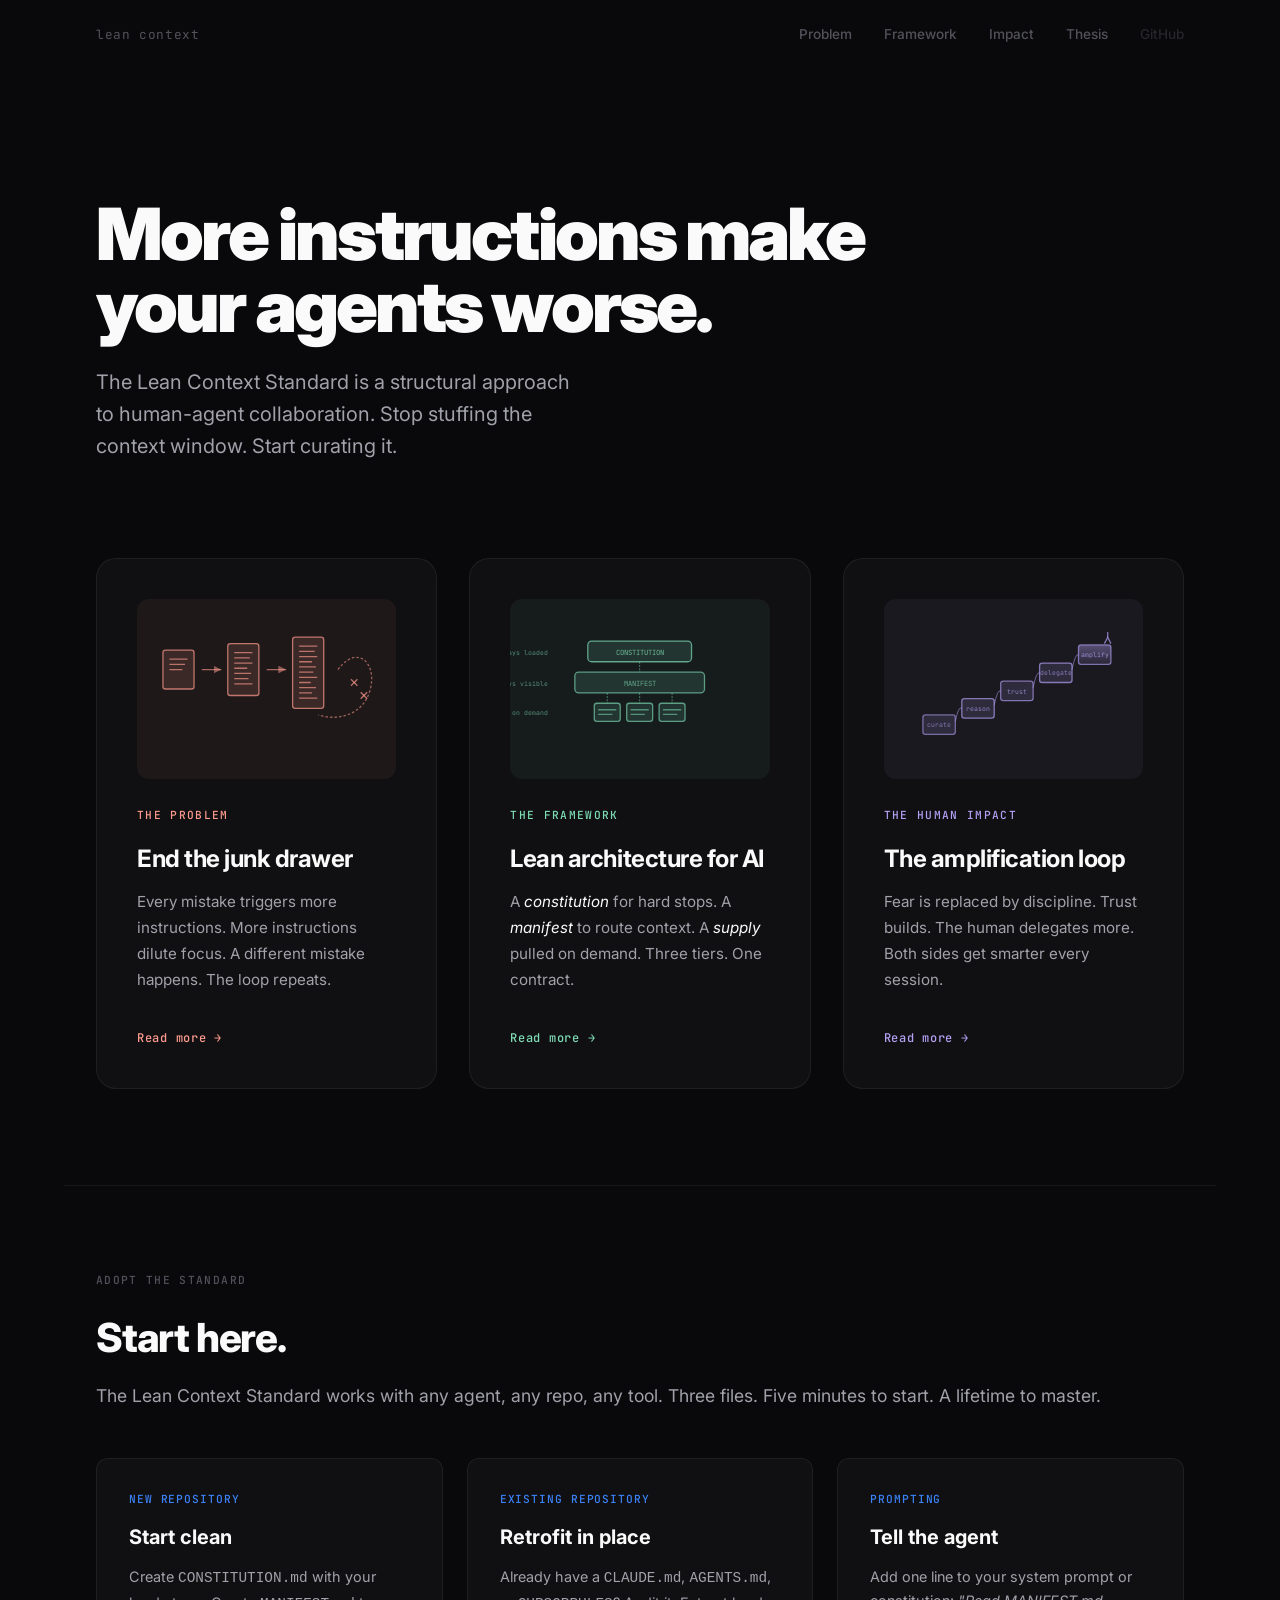
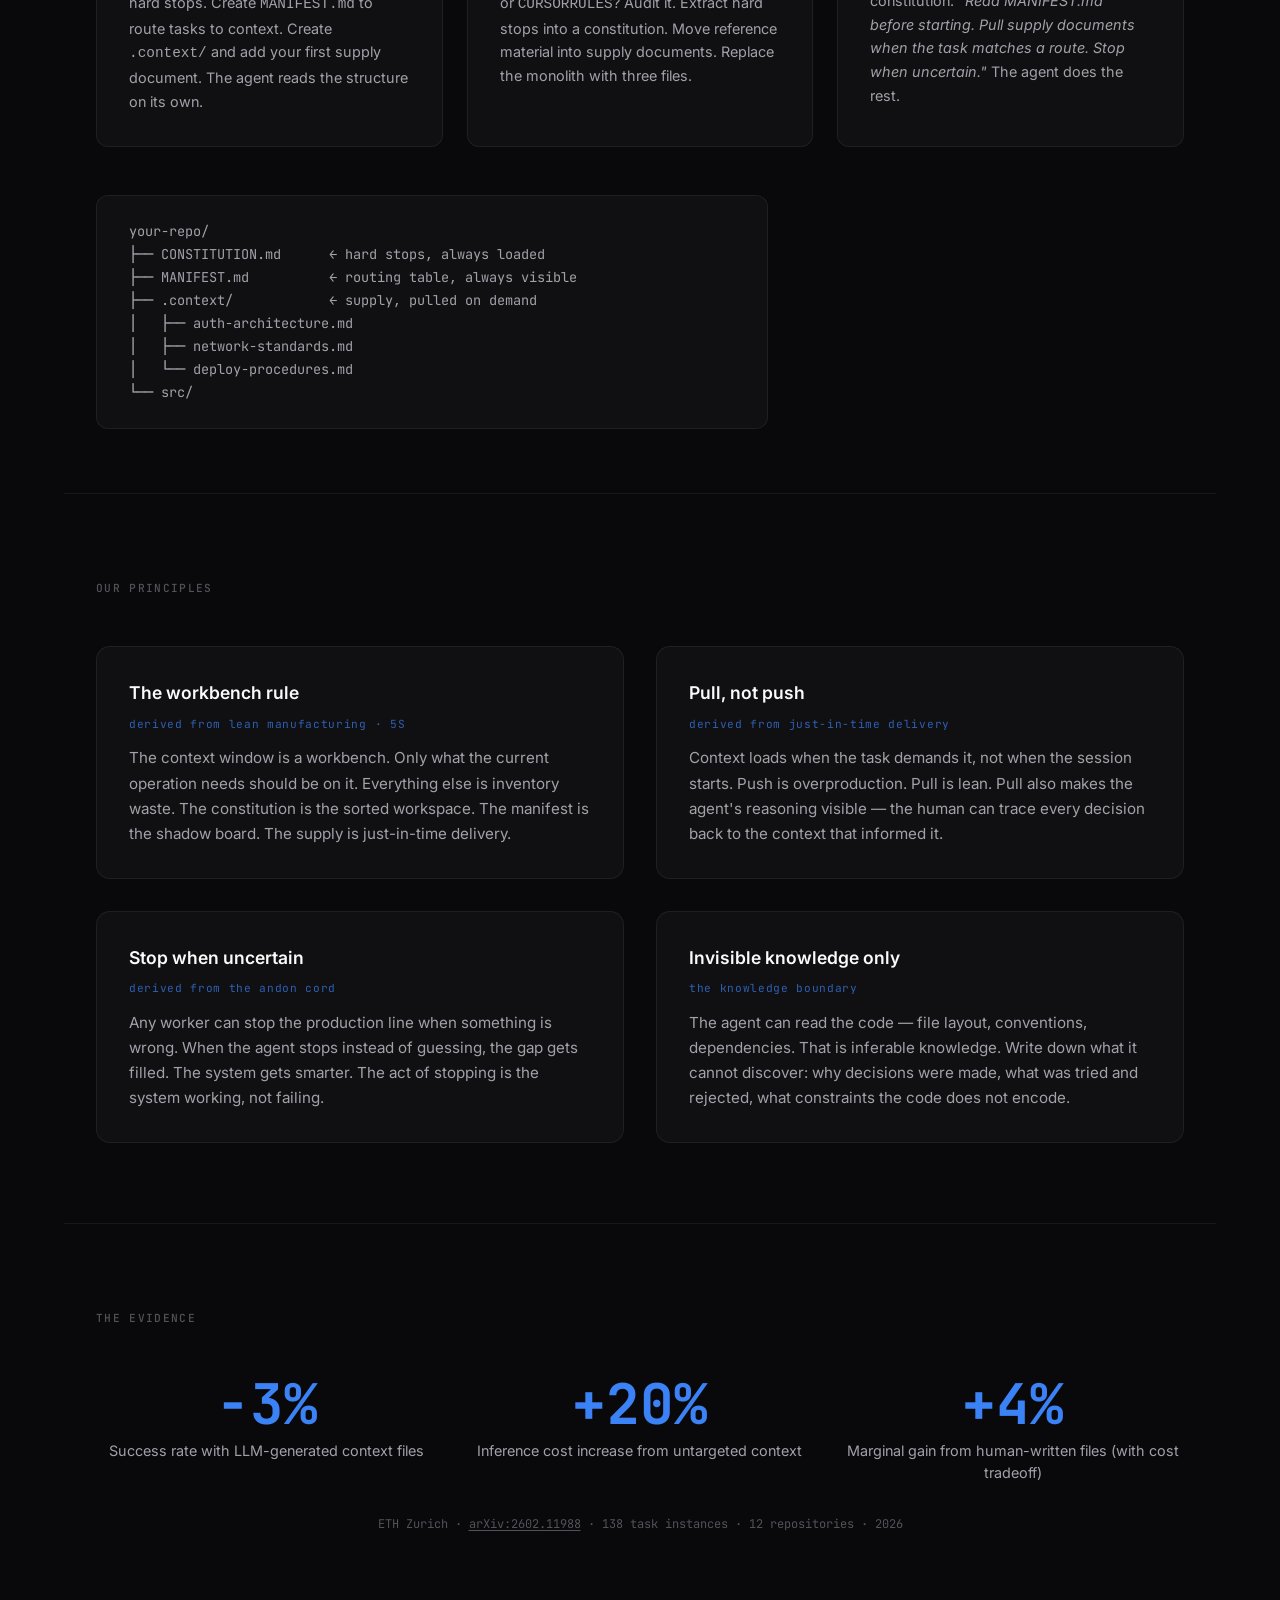
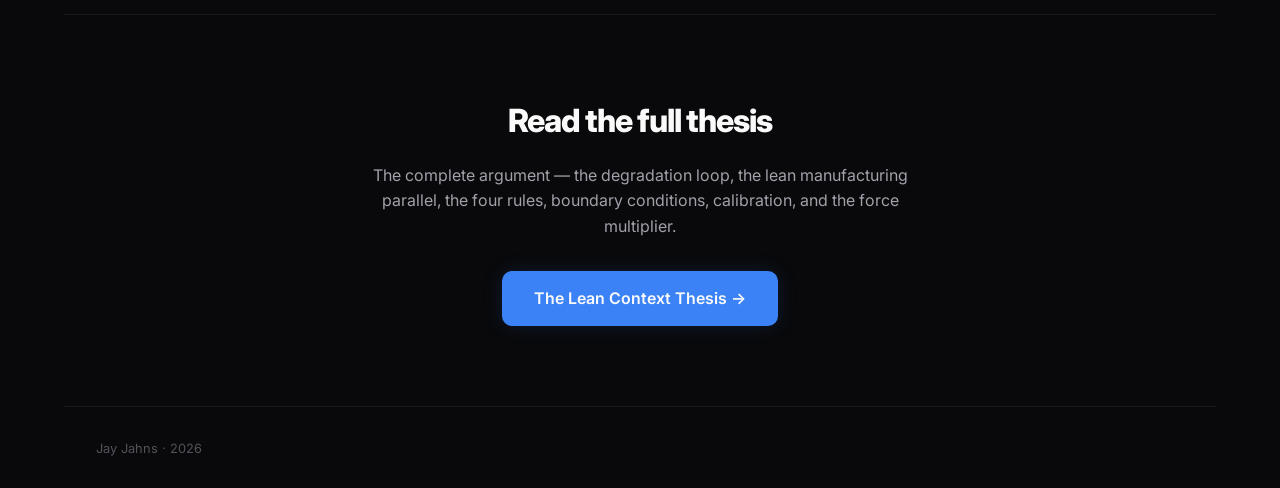
==== index.html @ 38694bf8 "Reframe landing page identity, fix graphics and code block - 'The Roots' → 'Our Principles': reframe" ====
<!DOCTYPE html>
<html lang="en">
<head>
  <meta charset="utf-8">
  <meta name="viewport" content="width=device-width, initial-scale=1">
  <title>The Lean Context Standard</title>
  <meta name="description" content="More instructions make your agents worse. The Lean Context Standard is a structural approach to human-agent collaboration.">
  <meta property="og:title" content="The Lean Context Standard">
  <meta property="og:description" content="More instructions make your agents worse. Stop stuffing context. Start curating it.">
  <meta property="og:type" content="website">
  <link rel="stylesheet" href="css/style.css">
</head>
<body>
  <nav class="nav">
    <a href="./" class="nav-logo">lean context</a>
    <div class="nav-links">
      <a href="problem/">Problem</a>
      <a href="framework/">Framework</a>
      <a href="impact/">Impact</a>
      <a href="thesis/">Thesis</a>
      <a href="https://github.com/jjahns/leancontext.dev" class="ext">GitHub</a>
    </div>
  </nav>

  <section class="hero">
    <h1>More instructions make your agents worse.</h1>
    <p class="hero-sub">The Lean Context Standard is a structural approach to human-agent collaboration. Stop stuffing the context window. Start curating it.</p>
  </section>

  <!-- ── THE THREE PILLARS ── -->
  <section class="pillars">
    <a href="problem/" class="pillar-link">
      <div class="pillar">
        <div class="pillar-illustration pillar-illustration--problem">
          <svg viewBox="0 0 400 180" xmlns="http://www.w3.org/2000/svg">
            <!-- Degradation loop: stacking rectangles getting more chaotic -->
            <defs>
              <linearGradient id="coral-fade" x1="0" y1="0" x2="0" y2="1">
                <stop offset="0%" stop-color="#ff9b8e" stop-opacity="0.3"/>
                <stop offset="100%" stop-color="#ff9b8e" stop-opacity="0.05"/>
              </linearGradient>
            </defs>
            <!-- Clean document -->
            <rect x="40" y="30" width="48" height="60" rx="4" fill="#ff9b8e" fill-opacity="0.13" stroke="#ff9b8e" stroke-opacity="0.7" stroke-width="2"/>
            <line x1="50" y1="44" x2="78" y2="44" stroke="#ff9b8e" stroke-opacity="0.65" stroke-width="2"/>
            <line x1="50" y1="52" x2="74" y2="52" stroke="#ff9b8e" stroke-opacity="0.65" stroke-width="2"/>
            <line x1="50" y1="60" x2="70" y2="60" stroke="#ff9b8e" stroke-opacity="0.65" stroke-width="2"/>
            <!-- Arrow -->
            <path d="M100 60 L130 60" stroke="#ff9b8e" stroke-opacity="0.6" stroke-width="2" fill="none" marker-end="url(#arrow-coral)"/>
            <defs><marker id="arrow-coral" viewBox="0 0 6 6" refX="6" refY="3" markerWidth="6" markerHeight="6" orient="auto"><path d="M0,0 L6,3 L0,6" fill="#ff9b8e" fill-opacity="0.5"/></marker></defs>
            <!-- Bloated document -->
            <rect x="140" y="20" width="48" height="80" rx="4" fill="#ff9b8e" fill-opacity="0.13" stroke="#ff9b8e" stroke-opacity="0.7" stroke-width="2"/>
            <line x1="150" y1="34" x2="178" y2="34" stroke="#ff9b8e" stroke-opacity="0.65" stroke-width="2"/>
            <line x1="150" y1="42" x2="174" y2="42" stroke="#ff9b8e" stroke-opacity="0.65" stroke-width="2"/>
            <line x1="150" y1="50" x2="178" y2="50" stroke="#ff9b8e" stroke-opacity="0.65" stroke-width="2"/>
            <line x1="150" y1="58" x2="170" y2="58" stroke="#ff9b8e" stroke-opacity="0.65" stroke-width="2"/>
            <line x1="150" y1="66" x2="176" y2="66" stroke="#ff9b8e" stroke-opacity="0.65" stroke-width="2"/>
            <line x1="150" y1="74" x2="172" y2="74" stroke="#ff9b8e" stroke-opacity="0.65" stroke-width="2"/>
            <line x1="150" y1="82" x2="178" y2="82" stroke="#ff9b8e" stroke-opacity="0.65" stroke-width="2"/>
            <!-- Arrow -->
            <path d="M200 60 L230 60" stroke="#ff9b8e" stroke-opacity="0.6" stroke-width="2" fill="none" marker-end="url(#arrow-coral)"/>
            <!-- Chaos document -->
            <rect x="240" y="10" width="48" height="110" rx="4" fill="#ff9b8e" fill-opacity="0.13" stroke="#ff9b8e" stroke-opacity="0.7" stroke-width="2"/>
            <line x1="250" y1="24" x2="278" y2="24" stroke="#ff9b8e" stroke-opacity="0.65" stroke-width="2"/>
            <line x1="250" y1="32" x2="274" y2="32" stroke="#ff9b8e" stroke-opacity="0.65" stroke-width="2"/>
            <line x1="250" y1="40" x2="278" y2="40" stroke="#ff9b8e" stroke-opacity="0.65" stroke-width="2"/>
            <line x1="250" y1="48" x2="270" y2="48" stroke="#ff9b8e" stroke-opacity="0.65" stroke-width="2"/>
            <line x1="250" y1="56" x2="276" y2="56" stroke="#ff9b8e" stroke-opacity="0.65" stroke-width="2"/>
            <line x1="250" y1="64" x2="272" y2="64" stroke="#ff9b8e" stroke-opacity="0.65" stroke-width="2"/>
            <line x1="250" y1="72" x2="278" y2="72" stroke="#ff9b8e" stroke-opacity="0.65" stroke-width="2"/>
            <line x1="250" y1="80" x2="268" y2="80" stroke="#ff9b8e" stroke-opacity="0.65" stroke-width="2"/>
            <line x1="250" y1="88" x2="276" y2="88" stroke="#ff9b8e" stroke-opacity="0.65" stroke-width="2"/>
            <line x1="250" y1="96" x2="270" y2="96" stroke="#ff9b8e" stroke-opacity="0.65" stroke-width="2"/>
            <line x1="250" y1="104" x2="278" y2="104" stroke="#ff9b8e" stroke-opacity="0.65" stroke-width="2"/>
            <!-- Circular arrow: the loop -->
            <path d="M310 60 C340 20, 370 50, 360 90 C350 130, 310 140, 280 130" stroke="#ff9b8e" stroke-opacity="0.55" stroke-width="2" fill="none" stroke-dasharray="4 3"/>
            <!-- X marks -->
            <g stroke="#ff9b8e" stroke-opacity="0.7" stroke-width="2">
              <line x1="330" y1="75" x2="340" y2="85"/>
              <line x1="340" y1="75" x2="330" y2="85"/>
              <line x1="345" y1="95" x2="355" y2="105"/>
              <line x1="355" y1="95" x2="345" y2="105"/>
            </g>
          </svg>
        </div>
        <span class="pillar-tag pillar-tag--problem">the problem</span>
        <h2>End the junk drawer</h2>
        <p>Every mistake triggers more instructions. More instructions dilute focus. A different mistake happens. The loop repeats.</p>
        <div class="pillar-cta pillar-cta--problem">Read more <span aria-hidden="true">&rarr;</span></div>
      </div>
    </a>
    <a href="framework/" class="pillar-link">
      <div class="pillar">
        <div class="pillar-illustration pillar-illustration--framework">
          <svg viewBox="0 0 400 180" xmlns="http://www.w3.org/2000/svg">
            <!-- Three-tier architecture: constitution / manifest / supply -->
            <!-- Constitution tier -->
            <rect x="120" y="16" width="160" height="32" rx="6" fill="#7edcb5" fill-opacity="0.13" stroke="#7edcb5" stroke-opacity="0.7" stroke-width="2"/>
            <text x="200" y="37" text-anchor="middle" font-family="'JetBrains Mono', monospace" font-size="11" fill="#7edcb5" fill-opacity="0.78">CONSTITUTION</text>
            <!-- Manifest tier -->
            <rect x="100" y="64" width="200" height="32" rx="6" fill="#7edcb5" fill-opacity="0.13" stroke="#7edcb5" stroke-opacity="0.65" stroke-width="2"/>
            <text x="200" y="85" text-anchor="middle" font-family="'JetBrains Mono', monospace" font-size="11" fill="#7edcb5" fill-opacity="0.68">MANIFEST</text>
            <!-- Connection lines -->
            <line x1="200" y1="48" x2="200" y2="64" stroke="#7edcb5" stroke-opacity="0.55" stroke-width="1.5" stroke-dasharray="3 2"/>
            <!-- Supply tier: scattered docs -->
            <line x1="150" y1="96" x2="150" y2="112" stroke="#7edcb5" stroke-opacity="0.55" stroke-width="1.5" stroke-dasharray="3 2"/>
            <line x1="200" y1="96" x2="200" y2="112" stroke="#7edcb5" stroke-opacity="0.55" stroke-width="1.5" stroke-dasharray="3 2"/>
            <line x1="250" y1="96" x2="250" y2="112" stroke="#7edcb5" stroke-opacity="0.55" stroke-width="1.5" stroke-dasharray="3 2"/>
            <rect x="130" y="112" width="40" height="28" rx="4" fill="#7edcb5" fill-opacity="0.13" stroke="#7edcb5" stroke-opacity="0.65" stroke-width="2"/>
            <line x1="136" y1="122" x2="164" y2="122" stroke="#7edcb5" stroke-opacity="0.55" stroke-width="2"/>
            <line x1="136" y1="129" x2="158" y2="129" stroke="#7edcb5" stroke-opacity="0.55" stroke-width="2"/>
            <rect x="180" y="112" width="40" height="28" rx="4" fill="#7edcb5" fill-opacity="0.13" stroke="#7edcb5" stroke-opacity="0.65" stroke-width="2"/>
            <line x1="186" y1="122" x2="214" y2="122" stroke="#7edcb5" stroke-opacity="0.55" stroke-width="2"/>
            <line x1="186" y1="129" x2="208" y2="129" stroke="#7edcb5" stroke-opacity="0.55" stroke-width="2"/>
            <rect x="230" y="112" width="40" height="28" rx="4" fill="#7edcb5" fill-opacity="0.13" stroke="#7edcb5" stroke-opacity="0.65" stroke-width="2"/>
            <line x1="236" y1="122" x2="264" y2="122" stroke="#7edcb5" stroke-opacity="0.55" stroke-width="2"/>
            <line x1="236" y1="129" x2="258" y2="129" stroke="#7edcb5" stroke-opacity="0.55" stroke-width="2"/>
            <!-- Labels -->
            <text x="58" y="37" text-anchor="end" font-family="'JetBrains Mono', monospace" font-size="10" fill="#7edcb5" fill-opacity="0.58">always loaded</text>
            <text x="58" y="85" text-anchor="end" font-family="'JetBrains Mono', monospace" font-size="10" fill="#7edcb5" fill-opacity="0.58">always visible</text>
            <text x="58" y="130" text-anchor="end" font-family="'JetBrains Mono', monospace" font-size="10" fill="#7edcb5" fill-opacity="0.58">on demand</text>
          </svg>
        </div>
        <span class="pillar-tag pillar-tag--framework">the framework</span>
        <h2>Lean architecture for AI</h2>
        <p>A <em>constitution</em> for hard stops. A <em>manifest</em> to route context. A <em>supply</em> pulled on demand. Three tiers. One contract.</p>
        <div class="pillar-cta pillar-cta--framework">Read more <span aria-hidden="true">&rarr;</span></div>
      </div>
    </a>
    <a href="impact/" class="pillar-link">
      <div class="pillar">
        <div class="pillar-illustration pillar-illustration--impact">
          <svg viewBox="0 0 400 180" xmlns="http://www.w3.org/2000/svg">
            <!-- Amplification loop: upward spiral -->
            <defs>
              <linearGradient id="violet-up" x1="0" y1="1" x2="0" y2="0">
                <stop offset="0%" stop-color="#b4a0f4" stop-opacity="0.1"/>
                <stop offset="100%" stop-color="#b4a0f4" stop-opacity="0.4"/>
              </linearGradient>
            </defs>
            <!-- Rising steps -->
            <rect x="60" y="130" width="50" height="30" rx="4" fill="#b4a0f4" fill-opacity="0.13" stroke="#b4a0f4" stroke-opacity="0.6" stroke-width="2"/>
            <rect x="120" y="105" width="50" height="30" rx="4" fill="#b4a0f4" fill-opacity="0.13" stroke="#b4a0f4" stroke-opacity="0.7" stroke-width="2"/>
            <rect x="180" y="78" width="50" height="30" rx="4" fill="#b4a0f4" fill-opacity="0.13" stroke="#b4a0f4" stroke-opacity="0.65" stroke-width="2"/>
            <rect x="240" y="50" width="50" height="30" rx="4" fill="#b4a0f4" fill-opacity="0.13" stroke="#b4a0f4" stroke-opacity="0.7" stroke-width="2"/>
            <rect x="300" y="22" width="50" height="30" rx="4" fill="url(#violet-up)" stroke="#b4a0f4" stroke-opacity="0.65" stroke-width="2"/>
            <!-- Connecting arcs -->
            <path d="M110 140 Q 115 115, 120 120" stroke="#b4a0f4" stroke-opacity="0.55" stroke-width="1.5" fill="none"/>
            <path d="M170 115 Q 175 90, 180 93" stroke="#b4a0f4" stroke-opacity="0.55" stroke-width="1.5" fill="none"/>
            <path d="M230 88 Q 235 63, 240 65" stroke="#b4a0f4" stroke-opacity="0.55" stroke-width="1.5" fill="none"/>
            <path d="M290 60 Q 295 35, 300 37" stroke="#b4a0f4" stroke-opacity="0.55" stroke-width="1.5" fill="none"/>
            <!-- Labels inside steps -->
            <text x="85" y="149" text-anchor="middle" font-family="'JetBrains Mono', monospace" font-size="10" fill="#b4a0f4" fill-opacity="0.63">curate</text>
            <text x="145" y="124" text-anchor="middle" font-family="'JetBrains Mono', monospace" font-size="10" fill="#b4a0f4" fill-opacity="0.73">reason</text>
            <text x="205" y="97" text-anchor="middle" font-family="'JetBrains Mono', monospace" font-size="10" fill="#b4a0f4" fill-opacity="0.73">trust</text>
            <text x="265" y="69" text-anchor="middle" font-family="'JetBrains Mono', monospace" font-size="10" fill="#b4a0f4" fill-opacity="0.68">delegate</text>
            <text x="325" y="41" text-anchor="middle" font-family="'JetBrains Mono', monospace" font-size="10" fill="#b4a0f4" fill-opacity="0.78">amplify</text>
            <!-- Upward arrow -->
            <path d="M340 20 L345 10 L350 20" stroke="#b4a0f4" stroke-opacity="0.7" stroke-width="2" fill="none"/>
            <line x1="345" y1="10" x2="345" y2="2" stroke="#b4a0f4" stroke-opacity="0.7" stroke-width="2"/>
          </svg>
        </div>
        <span class="pillar-tag pillar-tag--impact">the human impact</span>
        <h2>The amplification loop</h2>
        <p>Fear is replaced by discipline. Trust builds. The human delegates more. Both sides get smarter every session.</p>
        <div class="pillar-cta pillar-cta--impact">Read more <span aria-hidden="true">&rarr;</span></div>
      </div>
    </a>
  </section>

  <!-- ── ADOPT THE STANDARD ── -->
  <section class="how">
    <div class="how-header">
      <span class="section-tag">adopt the standard</span>
      <h2>Start here.</h2>
      <p>The Lean Context Standard works with any agent, any repo, any tool. Three files. Five minutes to start. A lifetime to master.</p>
    </div>
    <div class="tier-grid">
      <div class="tier">
        <div class="tier-label">New repository</div>
        <h3>Start clean</h3>
        <p>Create <code>CONSTITUTION.md</code> with your hard stops. Create <code>MANIFEST.md</code> to route tasks to context. Create <code>.context/</code> and add your first supply document. The agent reads the structure on its own.</p>
      </div>
      <div class="tier">
        <div class="tier-label">Existing repository</div>
        <h3>Retrofit in place</h3>
        <p>Already have a <code>CLAUDE.md</code>, <code>AGENTS.md</code>, or <code>CURSORRULES</code>? Audit it. Extract hard stops into a constitution. Move reference material into supply documents. Replace the monolith with three files.</p>
      </div>
      <div class="tier">
        <div class="tier-label">Prompting</div>
        <h3>Tell the agent</h3>
        <p>Add one line to your system prompt or constitution: <em>"Read MANIFEST.md before starting. Pull supply documents when the task matches a route. Stop when uncertain."</em> The agent does the rest.</p>
      </div>
    </div>
    <div class="repo-tree">
      <pre><code>your-repo/
├── CONSTITUTION.md      ← hard stops, always loaded
├── MANIFEST.md          ← routing table, always visible
├── .context/            ← supply, pulled on demand
│   ├── auth-architecture.md
│   ├── network-standards.md
│   └── deploy-procedures.md
└── src/</code></pre>
    </div>
  </section>

  <!-- ── OUR PRINCIPLES ── -->
  <section class="principles">
    <span class="section-tag">our principles</span>
    <div class="principle-grid">
      <div class="principle">
        <h3>The workbench rule</h3>
        <div class="principle-origin">derived from lean manufacturing &middot; 5S</div>
        <p>The context window is a workbench. Only what the current operation needs should be on it. Everything else is inventory waste. The constitution is the sorted workspace. The manifest is the shadow board. The supply is just-in-time delivery.</p>
      </div>
      <div class="principle">
        <h3>Pull, not push</h3>
        <div class="principle-origin">derived from just-in-time delivery</div>
        <p>Context loads when the task demands it, not when the session starts. Push is overproduction. Pull is lean. Pull also makes the agent's reasoning visible &mdash; the human can trace every decision back to the context that informed it.</p>
      </div>
      <div class="principle">
        <h3>Stop when uncertain</h3>
        <div class="principle-origin">derived from the andon cord</div>
        <p>Any worker can stop the production line when something is wrong. When the agent stops instead of guessing, the gap gets filled. The system gets smarter. The act of stopping is the system working, not failing.</p>
      </div>
      <div class="principle">
        <h3>Invisible knowledge only</h3>
        <div class="principle-origin">the knowledge boundary</div>
        <p>The agent can read the code &mdash; file layout, conventions, dependencies. That is inferable knowledge. Write down what it cannot discover: why decisions were made, what was tried and rejected, what constraints the code does not encode.</p>
      </div>
    </div>
  </section>

  <!-- ── THE EVIDENCE ── -->
  <section class="evidence">
    <span class="section-tag">the evidence</span>
    <div class="stat-row">
      <div class="stat">
        <div class="stat-number">&minus;3%</div>
        <div class="stat-label">Success rate with LLM-generated context files</div>
      </div>
      <div class="stat">
        <div class="stat-number">+20%</div>
        <div class="stat-label">Inference cost increase from untargeted context</div>
      </div>
      <div class="stat">
        <div class="stat-number">+4%</div>
        <div class="stat-label">Marginal gain from human-written files (with cost tradeoff)</div>
      </div>
    </div>
    <p class="stat-source">ETH Zurich · <a href="https://arxiv.org/abs/2602.11988">arXiv:2602.11988</a> · 138 task instances · 12 repositories · 2026</p>
  </section>

  <!-- ── CTA ── -->
  <section class="cta">
    <h2>Read the full thesis</h2>
    <p>The complete argument &mdash; the degradation loop, the lean manufacturing parallel, the four rules, boundary conditions, calibration, and the force multiplier.</p>
    <a href="thesis/" class="cta-button">The Lean Context Thesis &rarr;</a>
  </section>

  <footer class="footer">
    <p>Jay Jahns · 2026</p>
  </footer>
</body>
</html>
---- css/style.css ----
@import url('https://fonts.googleapis.com/css2?family=Inter:wght@400;500;600;700;800;900&family=JetBrains+Mono:wght@400;500&family=Newsreader:ital,opsz,wght@0,6..72,400;0,6..72,500;1,6..72,400&display=swap');

*, *::before, *::after { box-sizing: border-box; margin: 0; padding: 0; }

:root {
  --bg: #09090b;
  --bg-card: rgba(255,255,255,0.03);
  --bg-card-border: rgba(255,255,255,0.06);
  --bg-card-hover: rgba(255,255,255,0.05);
  --fg: #a1a1aa;
  --fg-bright: #fafafa;
  --fg-muted: #52525b;
  --accent: #3b82f6;
  --accent-glow: rgba(59,130,246,0.15);
  --border: rgba(255,255,255,0.06);
  --sans: 'Inter', -apple-system, sans-serif;
  --mono: 'JetBrains Mono', monospace;
  --serif: 'Newsreader', Georgia, serif;
  --max: 72rem;
  --measure: 42rem;
  --pastel-coral: #ff9b8e;
  --pastel-coral-dim: rgba(255,155,142,0.12);
  --pastel-coral-glow: rgba(255,155,142,0.06);
  --pastel-mint: #7edcb5;
  --pastel-mint-dim: rgba(126,220,181,0.12);
  --pastel-mint-glow: rgba(126,220,181,0.06);
  --pastel-violet: #b4a0f4;
  --pastel-violet-dim: rgba(180,160,244,0.12);
  --pastel-violet-glow: rgba(180,160,244,0.06);
}

html { font-size: 16px; -webkit-font-smoothing: antialiased; }
body { background: var(--bg); color: var(--fg); font-family: var(--sans); line-height: 1.6; }

.nav { max-width: var(--max); margin: 0 auto; padding: 1.5rem 2rem; display: flex; align-items: center; justify-content: space-between; }
.nav-logo { font-family: var(--mono); font-size: 0.8rem; color: var(--fg-muted); text-decoration: none; letter-spacing: 0.05em; }
.nav-logo:hover { color: var(--fg); }
.nav-links { display: flex; gap: 2rem; }
.nav-links a { font-size: 0.85rem; font-weight: 500; color: var(--fg-muted); text-decoration: none; transition: color 0.15s; }
.nav-links a:hover { color: var(--fg-bright); }
.nav-links a.active { color: var(--fg-bright); }
.nav-links a.ext { opacity: 0.4; }
.nav-links a.ext:hover { opacity: 0.8; }

.hero { max-width: var(--max); margin: 0 auto; padding: 8rem 2rem 6rem; }
.hero h1 { font-size: clamp(2.5rem, 6vw, 4.5rem); font-weight: 900; color: var(--fg-bright); line-height: 1.0; letter-spacing: -0.04em; max-width: 16ch; margin-bottom: 1.5rem; }
.hero-sub { font-size: 1.25rem; font-weight: 400; color: var(--fg); max-width: 38ch; line-height: 1.6; }

.pillars { max-width: var(--max); margin: 0 auto; padding: 0 2rem 6rem; display: grid; grid-template-columns: repeat(3, 1fr); gap: 2rem; }

.pillar-link { text-decoration: none; color: inherit; display: block; border-radius: 20px; transition: transform 0.25s cubic-bezier(0.22,1,0.36,1), box-shadow 0.3s ease; }
.pillar-link:hover { transform: translateY(-6px); }
.pillar-link:hover .pillar { border-color: rgba(255,255,255,0.12); background: var(--bg-card-hover); }
.pillar-link:nth-child(1):hover .pillar { box-shadow: 0 16px 48px rgba(255,155,142,0.06); }
.pillar-link:nth-child(2):hover .pillar { box-shadow: 0 16px 48px rgba(126,220,181,0.06); }
.pillar-link:nth-child(3):hover .pillar { box-shadow: 0 16px 48px rgba(180,160,244,0.06); }

.pillar { padding: 2.5rem; border: 1px solid var(--bg-card-border); border-radius: 20px; background: var(--bg-card); transition: border-color 0.2s, background 0.2s, box-shadow 0.3s; display: flex; flex-direction: column; height: 100%; }

.pillar-illustration { width: 100%; height: 180px; border-radius: 12px; margin-bottom: 1.75rem; display: flex; align-items: center; justify-content: center; overflow: hidden; }
.pillar-illustration svg { width: 100%; height: 100%; }
.pillar-illustration--problem { background: var(--pastel-coral-glow); }
.pillar-illustration--framework { background: var(--pastel-mint-glow); }
.pillar-illustration--impact { background: var(--pastel-violet-glow); }

.pillar-tag { display: inline-block; font-family: var(--mono); font-size: 0.7rem; font-weight: 500; letter-spacing: 0.12em; text-transform: uppercase; margin-bottom: 1.25rem; }
.pillar-tag--problem { color: var(--pastel-coral); }
.pillar-tag--framework { color: var(--pastel-mint); }
.pillar-tag--impact { color: var(--pastel-violet); }

.pillar h2 { font-size: 1.5rem; font-weight: 700; color: var(--fg-bright); line-height: 1.2; margin-bottom: 1rem; letter-spacing: -0.02em; }
.pillar p { font-size: 0.95rem; color: var(--fg); line-height: 1.7; margin-bottom: 0.75rem; }
.pillar p:last-child { margin-bottom: 0; }
.pillar em { color: var(--fg-bright); font-style: italic; }

.pillar-cta { margin-top: auto; padding-top: 1.5rem; font-family: var(--mono); font-size: 0.75rem; font-weight: 500; letter-spacing: 0.06em; display: flex; align-items: center; gap: 0.5rem; transition: gap 0.2s ease; }
.pillar-link:hover .pillar-cta { gap: 0.85rem; }
.pillar-cta--problem { color: var(--pastel-coral); }
.pillar-cta--framework { color: var(--pastel-mint); }
.pillar-cta--impact { color: var(--pastel-violet); }

.how { max-width: var(--max); margin: 0 auto; padding: 5rem 2rem 4rem; border-top: 1px solid var(--border); }
.how-header { margin-bottom: 3rem; }
.section-tag { display: inline-block; font-family: var(--mono); font-size: 0.7rem; font-weight: 500; color: var(--fg-muted); letter-spacing: 0.12em; text-transform: uppercase; margin-bottom: 1rem; }
.how-header h2 { font-size: 2.5rem; font-weight: 800; color: var(--fg-bright); letter-spacing: -0.03em; margin-bottom: 0.75rem; }
.how-header p { font-size: 1.1rem; color: var(--fg); }
.tier-grid { display: grid; grid-template-columns: repeat(3, 1fr); gap: 1.5rem; margin-bottom: 3rem; }
.tier { padding: 2rem; border: 1px solid var(--bg-card-border); border-radius: 12px; background: var(--bg-card); }
.tier-label { font-family: var(--mono); font-size: 0.7rem; font-weight: 500; color: var(--accent); letter-spacing: 0.08em; text-transform: uppercase; margin-bottom: 0.75rem; }
.tier h3 { font-size: 1.25rem; font-weight: 700; color: var(--fg-bright); margin-bottom: 0.75rem; }
.tier p { font-size: 0.9rem; color: var(--fg); line-height: 1.65; }
.repo-tree { max-width: 42rem; }
.repo-tree pre { background: var(--bg-card); border: 1px solid var(--bg-card-border); border-radius: 12px; padding: 1.5rem 2rem; font-family: var(--mono); font-size: 0.85rem; line-height: 1.7; color: var(--fg); overflow-x: auto; }
.repo-tree code { font-family: inherit; }

.principles { max-width: var(--max); margin: 0 auto; padding: 5rem 2rem; border-top: 1px solid var(--border); }
.principle-grid { display: grid; grid-template-columns: repeat(2, 1fr); gap: 2rem; margin-top: 2rem; }
.principle { padding: 2rem; border: 1px solid var(--bg-card-border); border-radius: 14px; background: var(--bg-card); }
.principle h3 { font-size: 1.1rem; font-weight: 600; color: var(--fg-bright); margin-bottom: 0.5rem; }
.principle .principle-origin { font-family: var(--mono); font-size: 0.7rem; color: var(--accent); letter-spacing: 0.06em; margin-bottom: 0.75rem; opacity: 0.7; }
.principle p { font-size: 0.95rem; color: var(--fg); line-height: 1.65; }

.evidence { max-width: var(--max); margin: 0 auto; padding: 5rem 2rem; border-top: 1px solid var(--border); }
.stat-row { display: grid; grid-template-columns: repeat(3, 1fr); gap: 2rem; margin-top: 2rem; margin-bottom: 2rem; }
.stat { text-align: center; }
.stat-number { font-family: var(--mono); font-size: 3.5rem; font-weight: 700; color: var(--accent); line-height: 1; margin-bottom: 0.5rem; }
.stat-label { font-size: 0.9rem; color: var(--fg); line-height: 1.5; }
.stat-source { text-align: center; font-family: var(--mono); font-size: 0.75rem; color: var(--fg-muted); }
.stat-source a { color: var(--fg-muted); text-decoration: underline; text-underline-offset: 2px; }
.stat-source a:hover { color: var(--fg); }

.cta { max-width: var(--max); margin: 0 auto; padding: 5rem 2rem; border-top: 1px solid var(--border); text-align: center; }
.cta h2 { font-size: 2rem; font-weight: 800; color: var(--fg-bright); letter-spacing: -0.03em; margin-bottom: 1rem; }
.cta p { font-size: 1rem; color: var(--fg); max-width: 36rem; margin: 0 auto 2rem; line-height: 1.6; }
.cta-button { display: inline-flex; align-items: center; gap: 0.5rem; font-size: 1rem; font-weight: 600; color: var(--fg-bright); background: var(--accent); padding: 0.9rem 2rem; border-radius: 10px; text-decoration: none; transition: background 0.15s, box-shadow 0.15s; box-shadow: 0 0 20px var(--accent-glow); }
.cta-button:hover { background: #2563eb; box-shadow: 0 0 30px rgba(59,130,246,0.25); }

.footer { max-width: var(--max); margin: 0 auto; padding: 2rem; border-top: 1px solid var(--border); font-size: 0.8rem; color: var(--fg-muted); }

/* ═══ PILLAR PAGES ═══ */
.pillar-back { max-width: var(--max); margin: 0 auto; padding: 4rem 2rem 0; }
.pillar-back a { font-family: var(--mono); font-size: 0.8rem; color: var(--fg-muted); text-decoration: none; display: inline-flex; align-items: center; gap: 0.5rem; transition: color 0.15s; }
.pillar-back a:hover { color: var(--fg-bright); }

.pillar-hero { max-width: var(--max); margin: 0 auto; padding: 3rem 2rem 4rem; display: grid; grid-template-columns: 1fr 1fr; gap: 4rem; align-items: center; }
.pillar-hero__text { max-width: 32rem; }
.pillar-hero__tag { display: inline-block; font-family: var(--mono); font-size: 0.7rem; font-weight: 500; letter-spacing: 0.12em; text-transform: uppercase; margin-bottom: 1.25rem; padding: 0.35rem 0.75rem; border-radius: 6px; }
.pillar-hero__tag--problem { color: var(--pastel-coral); background: var(--pastel-coral-dim); }
.pillar-hero__tag--framework { color: var(--pastel-mint); background: var(--pastel-mint-dim); }
.pillar-hero__tag--impact { color: var(--pastel-violet); background: var(--pastel-violet-dim); }
.pillar-hero h1 { font-size: clamp(2.2rem, 5vw, 3.5rem); font-weight: 900; color: var(--fg-bright); line-height: 1.05; letter-spacing: -0.04em; margin-bottom: 1.25rem; }
.pillar-hero__sub { font-size: 1.15rem; color: var(--fg); line-height: 1.7; }
.pillar-hero__graphic { display: flex; align-items: center; justify-content: center; border-radius: 24px; padding: 3rem; min-height: 320px; }
.pillar-hero__graphic--problem { background: var(--pastel-coral-glow); border: 1px solid rgba(255,155,142,0.08); }
.pillar-hero__graphic--framework { background: var(--pastel-mint-glow); border: 1px solid rgba(126,220,181,0.08); }
.pillar-hero__graphic--impact { background: var(--pastel-violet-glow); border: 1px solid rgba(180,160,244,0.08); }
.pillar-hero__graphic svg { width: 100%; max-width: 380px; height: auto; }

.pillar-section { max-width: var(--max); margin: 0 auto; padding: 5rem 2rem; border-top: 1px solid var(--border); }
.pillar-section--split { display: grid; grid-template-columns: 1fr 1fr; gap: 4rem; align-items: start; }
.pillar-section--split-reverse { display: grid; grid-template-columns: 1fr 1fr; gap: 4rem; align-items: start; }
.pillar-section--split-reverse .pillar-section__visual { order: -1; }
.pillar-section__tag { font-family: var(--mono); font-size: 0.7rem; font-weight: 500; letter-spacing: 0.1em; text-transform: uppercase; margin-bottom: 1rem; }
.pillar-section__tag--problem { color: var(--pastel-coral); }
.pillar-section__tag--framework { color: var(--pastel-mint); }
.pillar-section__tag--impact { color: var(--pastel-violet); }
.pillar-section h2 { font-size: 2rem; font-weight: 800; color: var(--fg-bright); letter-spacing: -0.03em; margin-bottom: 1.25rem; line-height: 1.15; }
.pillar-section p { font-size: 1.05rem; color: var(--fg); line-height: 1.75; margin-bottom: 1.25rem; max-width: 38rem; }
.pillar-section p:last-child { margin-bottom: 0; }
.pillar-section strong { color: var(--fg-bright); font-weight: 600; }
.pillar-section em { color: var(--fg-bright); font-style: italic; }

.pillar-section__visual { display: flex; align-items: center; justify-content: center; border-radius: 16px; padding: 2.5rem; min-height: 260px; }
.pillar-section__visual--problem { background: var(--pastel-coral-glow); border: 1px solid rgba(255,155,142,0.06); }
.pillar-section__visual--framework { background: var(--pastel-mint-glow); border: 1px solid rgba(126,220,181,0.06); }
.pillar-section__visual--impact { background: var(--pastel-violet-glow); border: 1px solid rgba(180,160,244,0.06); }
.pillar-section__visual svg { width: 100%; max-width: 340px; height: auto; }

.pillar-callout { padding: 2rem 2.5rem; border-radius: 14px; margin: 0; }
.pillar-callout-section { max-width: var(--max); margin: 0 auto; padding: 0 2rem 2rem; }
.pillar-callout--problem { background: var(--pastel-coral-dim); border-left: 3px solid var(--pastel-coral); }
.pillar-callout--framework { background: var(--pastel-mint-dim); border-left: 3px solid var(--pastel-mint); }
.pillar-callout--impact { background: var(--pastel-violet-dim); border-left: 3px solid var(--pastel-violet); }
.pillar-callout p { font-family: var(--serif); font-size: 1.15rem; color: var(--fg-bright); line-height: 1.7; max-width: 100%; margin-bottom: 0; }

.pillar-steps { display: grid; grid-template-columns: repeat(auto-fit, minmax(200px, 1fr)); gap: 1.5rem; margin: 2rem 0; }
.pillar-step { padding: 1.75rem; border: 1px solid var(--bg-card-border); border-radius: 14px; background: var(--bg-card); }
.pillar-step__num { font-family: var(--mono); font-size: 2rem; font-weight: 700; line-height: 1; margin-bottom: 0.75rem; }
.pillar-step__num--problem { color: var(--pastel-coral); opacity: 0.4; }
.pillar-step__num--framework { color: var(--pastel-mint); opacity: 0.4; }
.pillar-step__num--impact { color: var(--pastel-violet); opacity: 0.4; }
.pillar-step h3 { font-size: 1rem; font-weight: 600; color: var(--fg-bright); margin-bottom: 0.5rem; }
.pillar-step p { font-size: 0.9rem; color: var(--fg); line-height: 1.6; margin-bottom: 0; max-width: 100%; }

.pillar-code { width: 100%; max-width: var(--max); margin: 2rem auto; padding: 0 2rem; }
.pillar-code pre { background: rgba(255,255,255,0.025); border: 1px solid var(--bg-card-border); border-radius: 14px; padding: 2rem 2.5rem; font-family: var(--mono); font-size: 0.85rem; line-height: 1.7; color: var(--fg); overflow-x: auto; width: 100%; }
.pillar-code code { font-family: inherit; }

/* ═══ ARTICLE ═══ */
.article { max-width: 48rem; margin: 0 auto; padding: 2rem 2rem 6rem; }
.article-header { margin-bottom: 4rem; padding-bottom: 2rem; border-bottom: 1px solid var(--border); }
.article-header h1 { font-size: clamp(2.2rem, 5vw, 3rem); font-weight: 900; color: var(--fg-bright); line-height: 1.1; letter-spacing: -0.04em; margin-bottom: 0.75rem; }
.article-header .subtitle { font-size: 1.15rem; color: var(--fg); }
.article-body { font-family: var(--serif); font-size: 1.15rem; line-height: 1.85; color: var(--fg); }
.article-body h2 { font-family: var(--sans); font-size: 1.5rem; font-weight: 700; color: var(--fg-bright); margin-top: 4rem; margin-bottom: 1rem; padding-top: 2.5rem; border-top: 1px solid var(--border); letter-spacing: -0.02em; }
.article-body h2:first-child { margin-top: 0; padding-top: 0; border-top: none; }
.article-body h3 { font-family: var(--sans); font-size: 1.6rem; font-weight: 800; color: var(--fg-bright); margin-top: 4rem; margin-bottom: 1rem; padding-top: 2.5rem; border-top: 1px solid var(--border); letter-spacing: -0.02em; }
.article-body h3:first-child { margin-top: 0; padding-top: 0; border-top: none; }
.article-body p { margin-bottom: 1.3rem; }
.article-body strong { color: var(--fg-bright); font-weight: 600; }
.article-body ol, .article-body ul { margin-bottom: 1.3rem; padding-left: 1.5em; }
.article-body li { margin-bottom: 0.5rem; }
.article-body a { color: var(--accent); text-decoration: none; }
.article-body a:hover { opacity: 0.8; }
.article-body code { font-family: var(--mono); font-size: 0.85em; background: var(--bg-card); padding: 0.2em 0.4em; border-radius: 4px; color: var(--fg-bright); }
.article-body pre { background: rgba(255,255,255,0.03); border: 1px solid var(--bg-card-border); border-radius: 10px; padding: 1.5rem; margin: 2rem 0; overflow-x: auto; font-family: var(--mono); font-size: 0.85rem; line-height: 1.6; }
.article-body pre code { background: none; padding: 0; font-size: inherit; }
.article-body blockquote { border-left: 2px solid var(--accent); padding-left: 1.5rem; margin: 2rem 0; color: var(--fg-bright); font-style: italic; }
.article-body hr { border: none; border-top: 1px solid var(--border); margin: 3rem 0; }
.article-footer { margin-top: 5rem; padding-top: 2rem; border-top: 1px solid var(--border); font-size: 0.85rem; color: var(--fg-muted); }

/* ═══ RESPONSIVE ═══ */
@media (max-width: 768px) {
  .hero { padding: 5rem 1.5rem 4rem; }
  .hero h1 { font-size: 2.2rem; }
  .pillars { grid-template-columns: 1fr; padding: 0 1.5rem 4rem; }
  .tier-grid { grid-template-columns: 1fr; }
  .principle-grid { grid-template-columns: 1fr; }
  .stat-row { grid-template-columns: 1fr; gap: 2.5rem; }
  .how, .principles, .evidence, .cta { padding-left: 1.5rem; padding-right: 1.5rem; }
  .article { padding: 2rem 1.5rem 4rem; }
  .article-header h1 { font-size: 1.8rem; }
  .article-body { font-size: 1.05rem; }
  .article-body h3 { font-size: 1.3rem; }
  .pillar-hero { grid-template-columns: 1fr; padding: 2rem 1.5rem 3rem; gap: 2.5rem; }
  .pillar-hero h1 { font-size: 2.2rem; }
  .pillar-hero__graphic { min-height: 220px; padding: 2rem; }
  .pillar-section--split, .pillar-section--split-reverse { grid-template-columns: 1fr; gap: 2rem; }
  .pillar-section--split-reverse .pillar-section__visual { order: 0; }
  .pillar-section { padding: 3.5rem 1.5rem; }
  .pillar-steps { grid-template-columns: 1fr; }
  .pillar-code { padding: 0 1.5rem; }
  .pillar-back { padding: 3rem 1.5rem 0; }
  .pillar-illustration { height: 140px; }
}

::selection { background: rgba(59, 130, 246, 0.3); }
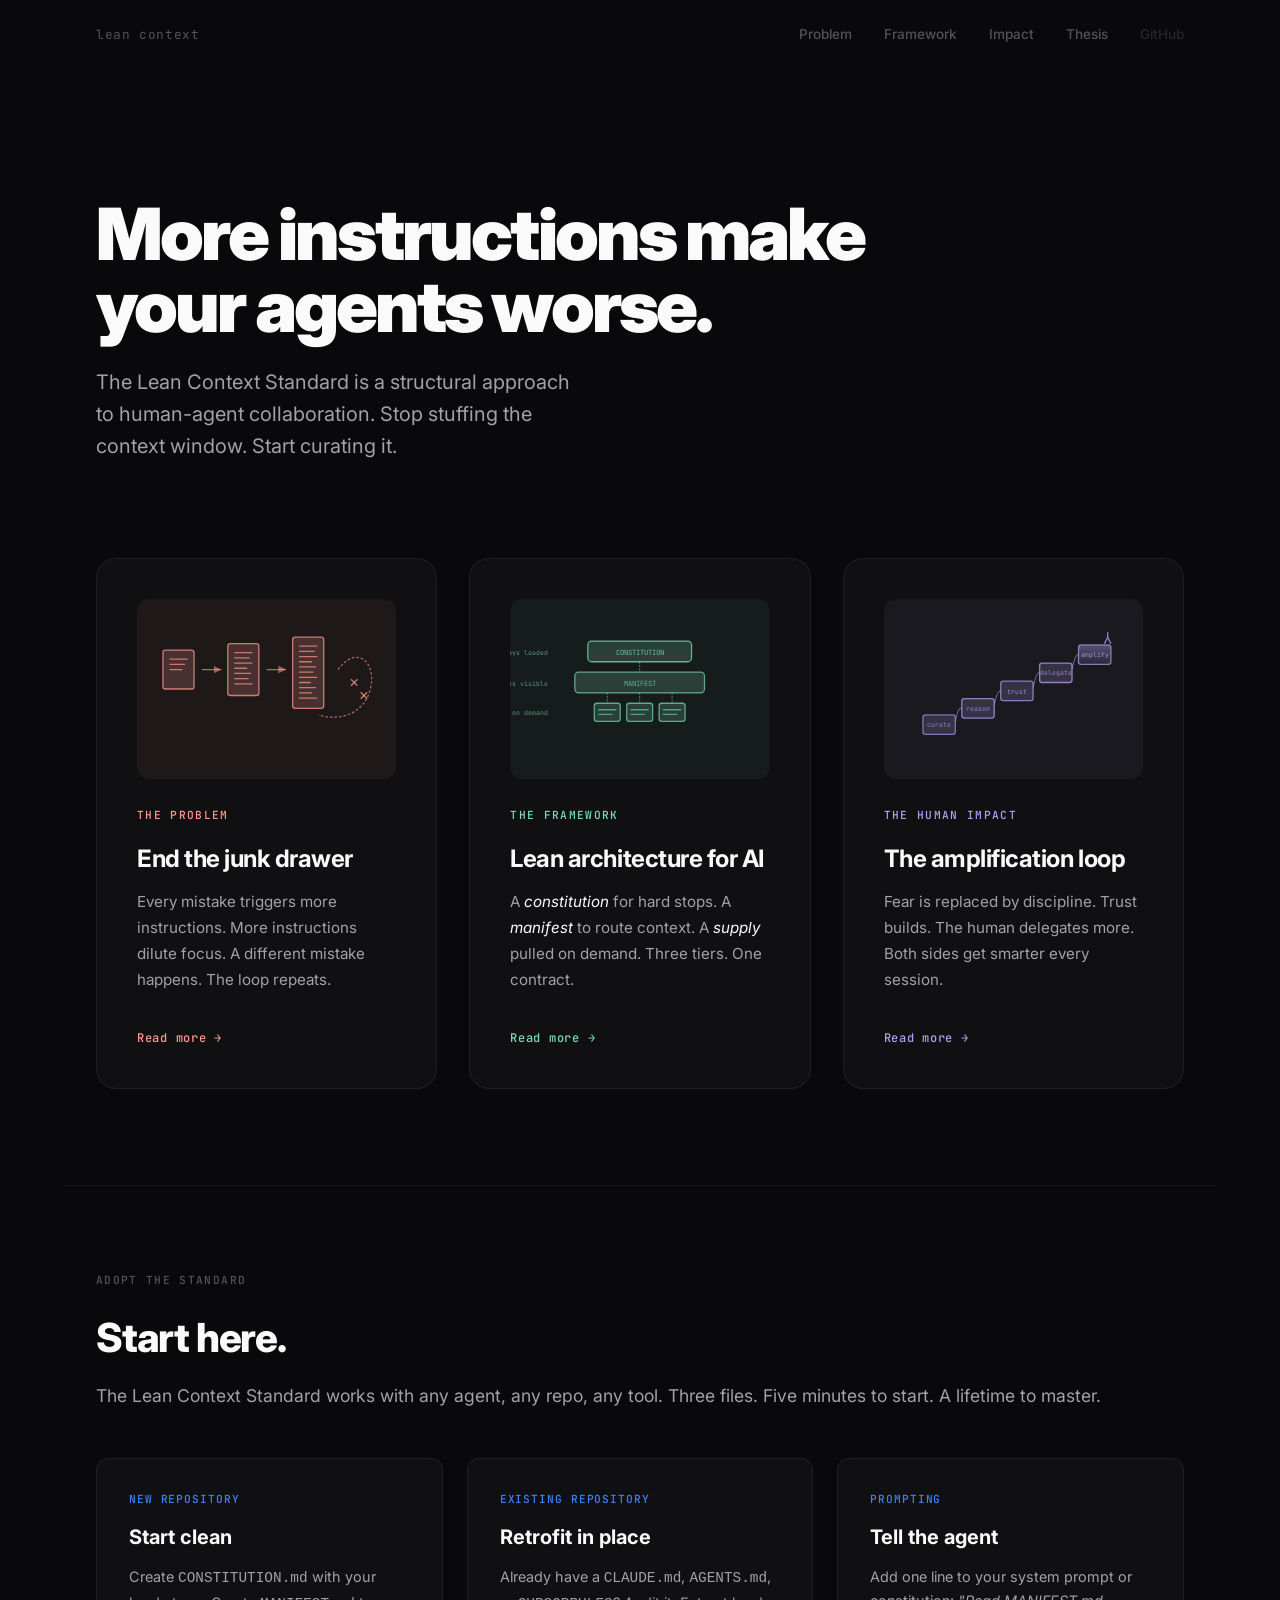
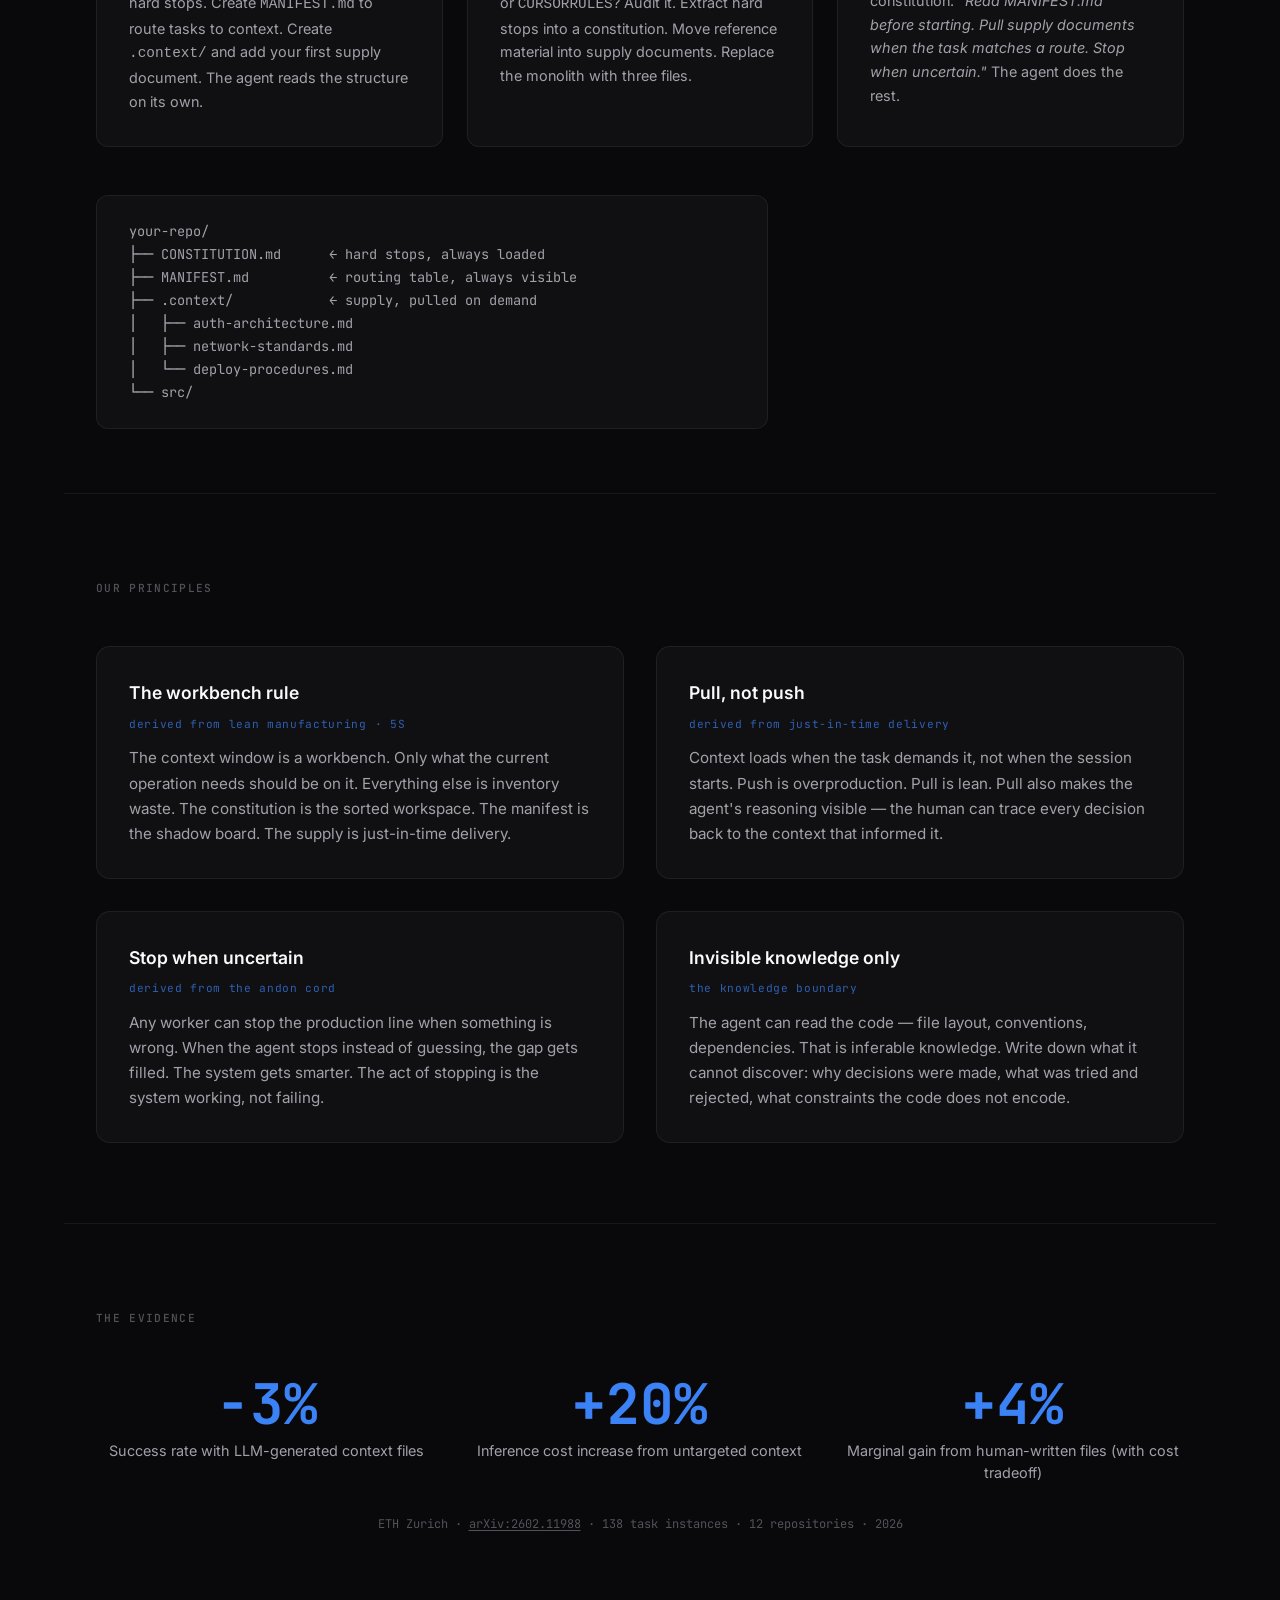
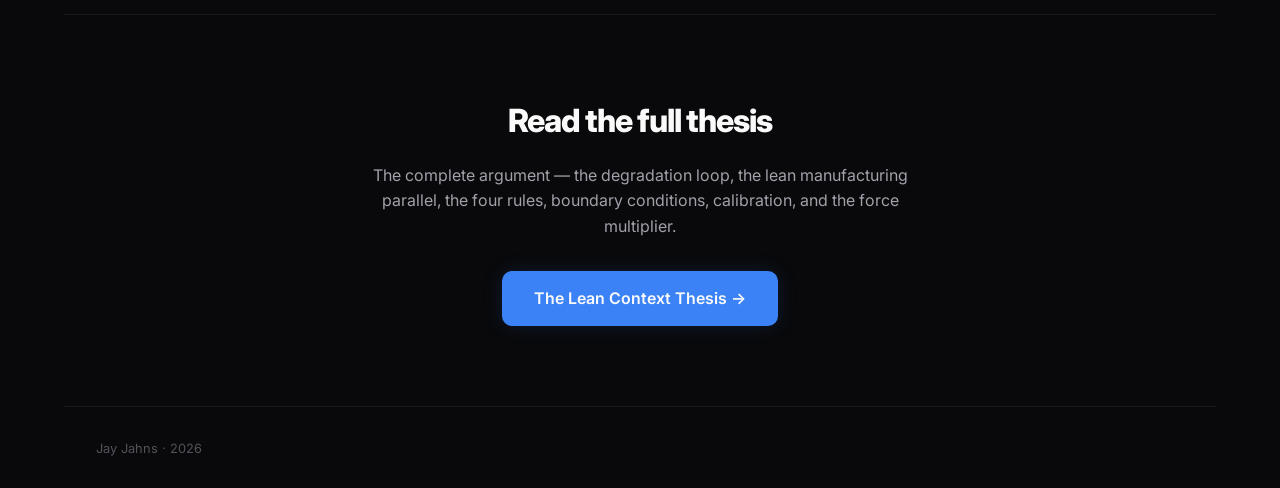
==== commit f811282f: "Fix SVG spacing, rework sustain section, final pastel nudge - Workbench dilution SVG: completely red" ====
--- a/index.html
+++ b/index.html
@@ -41,41 +41,41 @@
               </linearGradient>
             </defs>
             <!-- Clean document -->
-            <rect x="40" y="30" width="48" height="60" rx="4" fill="#ff9b8e" fill-opacity="0.13" stroke="#ff9b8e" stroke-opacity="0.7" stroke-width="2"/>
-            <line x1="50" y1="44" x2="78" y2="44" stroke="#ff9b8e" stroke-opacity="0.65" stroke-width="2"/>
-            <line x1="50" y1="52" x2="74" y2="52" stroke="#ff9b8e" stroke-opacity="0.65" stroke-width="2"/>
-            <line x1="50" y1="60" x2="70" y2="60" stroke="#ff9b8e" stroke-opacity="0.65" stroke-width="2"/>
+            <rect x="40" y="30" width="48" height="60" rx="4" fill="#ff9b8e" fill-opacity="0.18" stroke="#ff9b8e" stroke-opacity="0.75" stroke-width="2"/>
+            <line x1="50" y1="44" x2="78" y2="44" stroke="#ff9b8e" stroke-opacity="0.7" stroke-width="2"/>
+            <line x1="50" y1="52" x2="74" y2="52" stroke="#ff9b8e" stroke-opacity="0.7" stroke-width="2"/>
+            <line x1="50" y1="60" x2="70" y2="60" stroke="#ff9b8e" stroke-opacity="0.7" stroke-width="2"/>
             <!-- Arrow -->
-            <path d="M100 60 L130 60" stroke="#ff9b8e" stroke-opacity="0.6" stroke-width="2" fill="none" marker-end="url(#arrow-coral)"/>
-            <defs><marker id="arrow-coral" viewBox="0 0 6 6" refX="6" refY="3" markerWidth="6" markerHeight="6" orient="auto"><path d="M0,0 L6,3 L0,6" fill="#ff9b8e" fill-opacity="0.5"/></marker></defs>
+            <path d="M100 60 L130 60" stroke="#ff9b8e" stroke-opacity="0.65" stroke-width="2" fill="none" marker-end="url(#arrow-coral)"/>
+            <defs><marker id="arrow-coral" viewBox="0 0 6 6" refX="6" refY="3" markerWidth="6" markerHeight="6" orient="auto"><path d="M0,0 L6,3 L0,6" fill="#ff9b8e" fill-opacity="0.55"/></marker></defs>
             <!-- Bloated document -->
-            <rect x="140" y="20" width="48" height="80" rx="4" fill="#ff9b8e" fill-opacity="0.13" stroke="#ff9b8e" stroke-opacity="0.7" stroke-width="2"/>
-            <line x1="150" y1="34" x2="178" y2="34" stroke="#ff9b8e" stroke-opacity="0.65" stroke-width="2"/>
-            <line x1="150" y1="42" x2="174" y2="42" stroke="#ff9b8e" stroke-opacity="0.65" stroke-width="2"/>
-            <line x1="150" y1="50" x2="178" y2="50" stroke="#ff9b8e" stroke-opacity="0.65" stroke-width="2"/>
-            <line x1="150" y1="58" x2="170" y2="58" stroke="#ff9b8e" stroke-opacity="0.65" stroke-width="2"/>
-            <line x1="150" y1="66" x2="176" y2="66" stroke="#ff9b8e" stroke-opacity="0.65" stroke-width="2"/>
-            <line x1="150" y1="74" x2="172" y2="74" stroke="#ff9b8e" stroke-opacity="0.65" stroke-width="2"/>
-            <line x1="150" y1="82" x2="178" y2="82" stroke="#ff9b8e" stroke-opacity="0.65" stroke-width="2"/>
+            <rect x="140" y="20" width="48" height="80" rx="4" fill="#ff9b8e" fill-opacity="0.18" stroke="#ff9b8e" stroke-opacity="0.75" stroke-width="2"/>
+            <line x1="150" y1="34" x2="178" y2="34" stroke="#ff9b8e" stroke-opacity="0.7" stroke-width="2"/>
+            <line x1="150" y1="42" x2="174" y2="42" stroke="#ff9b8e" stroke-opacity="0.7" stroke-width="2"/>
+            <line x1="150" y1="50" x2="178" y2="50" stroke="#ff9b8e" stroke-opacity="0.7" stroke-width="2"/>
+            <line x1="150" y1="58" x2="170" y2="58" stroke="#ff9b8e" stroke-opacity="0.7" stroke-width="2"/>
+            <line x1="150" y1="66" x2="176" y2="66" stroke="#ff9b8e" stroke-opacity="0.7" stroke-width="2"/>
+            <line x1="150" y1="74" x2="172" y2="74" stroke="#ff9b8e" stroke-opacity="0.7" stroke-width="2"/>
+            <line x1="150" y1="82" x2="178" y2="82" stroke="#ff9b8e" stroke-opacity="0.7" stroke-width="2"/>
             <!-- Arrow -->
-            <path d="M200 60 L230 60" stroke="#ff9b8e" stroke-opacity="0.6" stroke-width="2" fill="none" marker-end="url(#arrow-coral)"/>
+            <path d="M200 60 L230 60" stroke="#ff9b8e" stroke-opacity="0.65" stroke-width="2" fill="none" marker-end="url(#arrow-coral)"/>
             <!-- Chaos document -->
-            <rect x="240" y="10" width="48" height="110" rx="4" fill="#ff9b8e" fill-opacity="0.13" stroke="#ff9b8e" stroke-opacity="0.7" stroke-width="2"/>
-            <line x1="250" y1="24" x2="278" y2="24" stroke="#ff9b8e" stroke-opacity="0.65" stroke-width="2"/>
-            <line x1="250" y1="32" x2="274" y2="32" stroke="#ff9b8e" stroke-opacity="0.65" stroke-width="2"/>
-            <line x1="250" y1="40" x2="278" y2="40" stroke="#ff9b8e" stroke-opacity="0.65" stroke-width="2"/>
-            <line x1="250" y1="48" x2="270" y2="48" stroke="#ff9b8e" stroke-opacity="0.65" stroke-width="2"/>
-            <line x1="250" y1="56" x2="276" y2="56" stroke="#ff9b8e" stroke-opacity="0.65" stroke-width="2"/>
-            <line x1="250" y1="64" x2="272" y2="64" stroke="#ff9b8e" stroke-opacity="0.65" stroke-width="2"/>
-            <line x1="250" y1="72" x2="278" y2="72" stroke="#ff9b8e" stroke-opacity="0.65" stroke-width="2"/>
-            <line x1="250" y1="80" x2="268" y2="80" stroke="#ff9b8e" stroke-opacity="0.65" stroke-width="2"/>
-            <line x1="250" y1="88" x2="276" y2="88" stroke="#ff9b8e" stroke-opacity="0.65" stroke-width="2"/>
-            <line x1="250" y1="96" x2="270" y2="96" stroke="#ff9b8e" stroke-opacity="0.65" stroke-width="2"/>
-            <line x1="250" y1="104" x2="278" y2="104" stroke="#ff9b8e" stroke-opacity="0.65" stroke-width="2"/>
+            <rect x="240" y="10" width="48" height="110" rx="4" fill="#ff9b8e" fill-opacity="0.18" stroke="#ff9b8e" stroke-opacity="0.75" stroke-width="2"/>
+            <line x1="250" y1="24" x2="278" y2="24" stroke="#ff9b8e" stroke-opacity="0.7" stroke-width="2"/>
+            <line x1="250" y1="32" x2="274" y2="32" stroke="#ff9b8e" stroke-opacity="0.7" stroke-width="2"/>
+            <line x1="250" y1="40" x2="278" y2="40" stroke="#ff9b8e" stroke-opacity="0.7" stroke-width="2"/>
+            <line x1="250" y1="48" x2="270" y2="48" stroke="#ff9b8e" stroke-opacity="0.7" stroke-width="2"/>
+            <line x1="250" y1="56" x2="276" y2="56" stroke="#ff9b8e" stroke-opacity="0.7" stroke-width="2"/>
+            <line x1="250" y1="64" x2="272" y2="64" stroke="#ff9b8e" stroke-opacity="0.7" stroke-width="2"/>
+            <line x1="250" y1="72" x2="278" y2="72" stroke="#ff9b8e" stroke-opacity="0.7" stroke-width="2"/>
+            <line x1="250" y1="80" x2="268" y2="80" stroke="#ff9b8e" stroke-opacity="0.7" stroke-width="2"/>
+            <line x1="250" y1="88" x2="276" y2="88" stroke="#ff9b8e" stroke-opacity="0.7" stroke-width="2"/>
+            <line x1="250" y1="96" x2="270" y2="96" stroke="#ff9b8e" stroke-opacity="0.7" stroke-width="2"/>
+            <line x1="250" y1="104" x2="278" y2="104" stroke="#ff9b8e" stroke-opacity="0.7" stroke-width="2"/>
             <!-- Circular arrow: the loop -->
-            <path d="M310 60 C340 20, 370 50, 360 90 C350 130, 310 140, 280 130" stroke="#ff9b8e" stroke-opacity="0.55" stroke-width="2" fill="none" stroke-dasharray="4 3"/>
+            <path d="M310 60 C340 20, 370 50, 360 90 C350 130, 310 140, 280 130" stroke="#ff9b8e" stroke-opacity="0.6" stroke-width="2" fill="none" stroke-dasharray="4 3"/>
             <!-- X marks -->
-            <g stroke="#ff9b8e" stroke-opacity="0.7" stroke-width="2">
+            <g stroke="#ff9b8e" stroke-opacity="0.75" stroke-width="2">
               <line x1="330" y1="75" x2="340" y2="85"/>
               <line x1="340" y1="75" x2="330" y2="85"/>
               <line x1="345" y1="95" x2="355" y2="105"/>
@@ -95,30 +95,30 @@
           <svg viewBox="0 0 400 180" xmlns="http://www.w3.org/2000/svg">
             <!-- Three-tier architecture: constitution / manifest / supply -->
             <!-- Constitution tier -->
-            <rect x="120" y="16" width="160" height="32" rx="6" fill="#7edcb5" fill-opacity="0.13" stroke="#7edcb5" stroke-opacity="0.7" stroke-width="2"/>
-            <text x="200" y="37" text-anchor="middle" font-family="'JetBrains Mono', monospace" font-size="11" fill="#7edcb5" fill-opacity="0.78">CONSTITUTION</text>
+            <rect x="120" y="16" width="160" height="32" rx="6" fill="#7edcb5" fill-opacity="0.18" stroke="#7edcb5" stroke-opacity="0.75" stroke-width="2"/>
+            <text x="200" y="37" text-anchor="middle" font-family="'JetBrains Mono', monospace" font-size="11" fill="#7edcb5" fill-opacity="0.83">CONSTITUTION</text>
             <!-- Manifest tier -->
-            <rect x="100" y="64" width="200" height="32" rx="6" fill="#7edcb5" fill-opacity="0.13" stroke="#7edcb5" stroke-opacity="0.65" stroke-width="2"/>
-            <text x="200" y="85" text-anchor="middle" font-family="'JetBrains Mono', monospace" font-size="11" fill="#7edcb5" fill-opacity="0.68">MANIFEST</text>
+            <rect x="100" y="64" width="200" height="32" rx="6" fill="#7edcb5" fill-opacity="0.18" stroke="#7edcb5" stroke-opacity="0.7" stroke-width="2"/>
+            <text x="200" y="85" text-anchor="middle" font-family="'JetBrains Mono', monospace" font-size="11" fill="#7edcb5" fill-opacity="0.73">MANIFEST</text>
             <!-- Connection lines -->
-            <line x1="200" y1="48" x2="200" y2="64" stroke="#7edcb5" stroke-opacity="0.55" stroke-width="1.5" stroke-dasharray="3 2"/>
+            <line x1="200" y1="48" x2="200" y2="64" stroke="#7edcb5" stroke-opacity="0.6" stroke-width="1.5" stroke-dasharray="3 2"/>
             <!-- Supply tier: scattered docs -->
-            <line x1="150" y1="96" x2="150" y2="112" stroke="#7edcb5" stroke-opacity="0.55" stroke-width="1.5" stroke-dasharray="3 2"/>
-            <line x1="200" y1="96" x2="200" y2="112" stroke="#7edcb5" stroke-opacity="0.55" stroke-width="1.5" stroke-dasharray="3 2"/>
-            <line x1="250" y1="96" x2="250" y2="112" stroke="#7edcb5" stroke-opacity="0.55" stroke-width="1.5" stroke-dasharray="3 2"/>
-            <rect x="130" y="112" width="40" height="28" rx="4" fill="#7edcb5" fill-opacity="0.13" stroke="#7edcb5" stroke-opacity="0.65" stroke-width="2"/>
-            <line x1="136" y1="122" x2="164" y2="122" stroke="#7edcb5" stroke-opacity="0.55" stroke-width="2"/>
-            <line x1="136" y1="129" x2="158" y2="129" stroke="#7edcb5" stroke-opacity="0.55" stroke-width="2"/>
-            <rect x="180" y="112" width="40" height="28" rx="4" fill="#7edcb5" fill-opacity="0.13" stroke="#7edcb5" stroke-opacity="0.65" stroke-width="2"/>
-            <line x1="186" y1="122" x2="214" y2="122" stroke="#7edcb5" stroke-opacity="0.55" stroke-width="2"/>
-            <line x1="186" y1="129" x2="208" y2="129" stroke="#7edcb5" stroke-opacity="0.55" stroke-width="2"/>
-            <rect x="230" y="112" width="40" height="28" rx="4" fill="#7edcb5" fill-opacity="0.13" stroke="#7edcb5" stroke-opacity="0.65" stroke-width="2"/>
-            <line x1="236" y1="122" x2="264" y2="122" stroke="#7edcb5" stroke-opacity="0.55" stroke-width="2"/>
-            <line x1="236" y1="129" x2="258" y2="129" stroke="#7edcb5" stroke-opacity="0.55" stroke-width="2"/>
+            <line x1="150" y1="96" x2="150" y2="112" stroke="#7edcb5" stroke-opacity="0.6" stroke-width="1.5" stroke-dasharray="3 2"/>
+            <line x1="200" y1="96" x2="200" y2="112" stroke="#7edcb5" stroke-opacity="0.6" stroke-width="1.5" stroke-dasharray="3 2"/>
+            <line x1="250" y1="96" x2="250" y2="112" stroke="#7edcb5" stroke-opacity="0.6" stroke-width="1.5" stroke-dasharray="3 2"/>
+            <rect x="130" y="112" width="40" height="28" rx="4" fill="#7edcb5" fill-opacity="0.18" stroke="#7edcb5" stroke-opacity="0.7" stroke-width="2"/>
+            <line x1="136" y1="122" x2="164" y2="122" stroke="#7edcb5" stroke-opacity="0.6" stroke-width="2"/>
+            <line x1="136" y1="129" x2="158" y2="129" stroke="#7edcb5" stroke-opacity="0.6" stroke-width="2"/>
+            <rect x="180" y="112" width="40" height="28" rx="4" fill="#7edcb5" fill-opacity="0.18" stroke="#7edcb5" stroke-opacity="0.7" stroke-width="2"/>
+            <line x1="186" y1="122" x2="214" y2="122" stroke="#7edcb5" stroke-opacity="0.6" stroke-width="2"/>
+            <line x1="186" y1="129" x2="208" y2="129" stroke="#7edcb5" stroke-opacity="0.6" stroke-width="2"/>
+            <rect x="230" y="112" width="40" height="28" rx="4" fill="#7edcb5" fill-opacity="0.18" stroke="#7edcb5" stroke-opacity="0.7" stroke-width="2"/>
+            <line x1="236" y1="122" x2="264" y2="122" stroke="#7edcb5" stroke-opacity="0.6" stroke-width="2"/>
+            <line x1="236" y1="129" x2="258" y2="129" stroke="#7edcb5" stroke-opacity="0.6" stroke-width="2"/>
             <!-- Labels -->
-            <text x="58" y="37" text-anchor="end" font-family="'JetBrains Mono', monospace" font-size="10" fill="#7edcb5" fill-opacity="0.58">always loaded</text>
-            <text x="58" y="85" text-anchor="end" font-family="'JetBrains Mono', monospace" font-size="10" fill="#7edcb5" fill-opacity="0.58">always visible</text>
-            <text x="58" y="130" text-anchor="end" font-family="'JetBrains Mono', monospace" font-size="10" fill="#7edcb5" fill-opacity="0.58">on demand</text>
+            <text x="58" y="37" text-anchor="end" font-family="'JetBrains Mono', monospace" font-size="10" fill="#7edcb5" fill-opacity="0.63">always loaded</text>
+            <text x="58" y="85" text-anchor="end" font-family="'JetBrains Mono', monospace" font-size="10" fill="#7edcb5" fill-opacity="0.63">always visible</text>
+            <text x="58" y="130" text-anchor="end" font-family="'JetBrains Mono', monospace" font-size="10" fill="#7edcb5" fill-opacity="0.63">on demand</text>
           </svg>
         </div>
         <span class="pillar-tag pillar-tag--framework">the framework</span>
@@ -139,25 +139,25 @@
               </linearGradient>
             </defs>
             <!-- Rising steps -->
-            <rect x="60" y="130" width="50" height="30" rx="4" fill="#b4a0f4" fill-opacity="0.13" stroke="#b4a0f4" stroke-opacity="0.6" stroke-width="2"/>
-            <rect x="120" y="105" width="50" height="30" rx="4" fill="#b4a0f4" fill-opacity="0.13" stroke="#b4a0f4" stroke-opacity="0.7" stroke-width="2"/>
-            <rect x="180" y="78" width="50" height="30" rx="4" fill="#b4a0f4" fill-opacity="0.13" stroke="#b4a0f4" stroke-opacity="0.65" stroke-width="2"/>
-            <rect x="240" y="50" width="50" height="30" rx="4" fill="#b4a0f4" fill-opacity="0.13" stroke="#b4a0f4" stroke-opacity="0.7" stroke-width="2"/>
-            <rect x="300" y="22" width="50" height="30" rx="4" fill="url(#violet-up)" stroke="#b4a0f4" stroke-opacity="0.65" stroke-width="2"/>
+            <rect x="60" y="130" width="50" height="30" rx="4" fill="#b4a0f4" fill-opacity="0.18" stroke="#b4a0f4" stroke-opacity="0.65" stroke-width="2"/>
+            <rect x="120" y="105" width="50" height="30" rx="4" fill="#b4a0f4" fill-opacity="0.18" stroke="#b4a0f4" stroke-opacity="0.75" stroke-width="2"/>
+            <rect x="180" y="78" width="50" height="30" rx="4" fill="#b4a0f4" fill-opacity="0.18" stroke="#b4a0f4" stroke-opacity="0.7" stroke-width="2"/>
+            <rect x="240" y="50" width="50" height="30" rx="4" fill="#b4a0f4" fill-opacity="0.18" stroke="#b4a0f4" stroke-opacity="0.75" stroke-width="2"/>
+            <rect x="300" y="22" width="50" height="30" rx="4" fill="url(#violet-up)" stroke="#b4a0f4" stroke-opacity="0.7" stroke-width="2"/>
             <!-- Connecting arcs -->
-            <path d="M110 140 Q 115 115, 120 120" stroke="#b4a0f4" stroke-opacity="0.55" stroke-width="1.5" fill="none"/>
-            <path d="M170 115 Q 175 90, 180 93" stroke="#b4a0f4" stroke-opacity="0.55" stroke-width="1.5" fill="none"/>
-            <path d="M230 88 Q 235 63, 240 65" stroke="#b4a0f4" stroke-opacity="0.55" stroke-width="1.5" fill="none"/>
-            <path d="M290 60 Q 295 35, 300 37" stroke="#b4a0f4" stroke-opacity="0.55" stroke-width="1.5" fill="none"/>
+            <path d="M110 140 Q 115 115, 120 120" stroke="#b4a0f4" stroke-opacity="0.6" stroke-width="1.5" fill="none"/>
+            <path d="M170 115 Q 175 90, 180 93" stroke="#b4a0f4" stroke-opacity="0.6" stroke-width="1.5" fill="none"/>
+            <path d="M230 88 Q 235 63, 240 65" stroke="#b4a0f4" stroke-opacity="0.6" stroke-width="1.5" fill="none"/>
+            <path d="M290 60 Q 295 35, 300 37" stroke="#b4a0f4" stroke-opacity="0.6" stroke-width="1.5" fill="none"/>
             <!-- Labels inside steps -->
-            <text x="85" y="149" text-anchor="middle" font-family="'JetBrains Mono', monospace" font-size="10" fill="#b4a0f4" fill-opacity="0.63">curate</text>
-            <text x="145" y="124" text-anchor="middle" font-family="'JetBrains Mono', monospace" font-size="10" fill="#b4a0f4" fill-opacity="0.73">reason</text>
-            <text x="205" y="97" text-anchor="middle" font-family="'JetBrains Mono', monospace" font-size="10" fill="#b4a0f4" fill-opacity="0.73">trust</text>
-            <text x="265" y="69" text-anchor="middle" font-family="'JetBrains Mono', monospace" font-size="10" fill="#b4a0f4" fill-opacity="0.68">delegate</text>
-            <text x="325" y="41" text-anchor="middle" font-family="'JetBrains Mono', monospace" font-size="10" fill="#b4a0f4" fill-opacity="0.78">amplify</text>
+            <text x="85" y="149" text-anchor="middle" font-family="'JetBrains Mono', monospace" font-size="10" fill="#b4a0f4" fill-opacity="0.68">curate</text>
+            <text x="145" y="124" text-anchor="middle" font-family="'JetBrains Mono', monospace" font-size="10" fill="#b4a0f4" fill-opacity="0.78">reason</text>
+            <text x="205" y="97" text-anchor="middle" font-family="'JetBrains Mono', monospace" font-size="10" fill="#b4a0f4" fill-opacity="0.78">trust</text>
+            <text x="265" y="69" text-anchor="middle" font-family="'JetBrains Mono', monospace" font-size="10" fill="#b4a0f4" fill-opacity="0.73">delegate</text>
+            <text x="325" y="41" text-anchor="middle" font-family="'JetBrains Mono', monospace" font-size="10" fill="#b4a0f4" fill-opacity="0.83">amplify</text>
             <!-- Upward arrow -->
-            <path d="M340 20 L345 10 L350 20" stroke="#b4a0f4" stroke-opacity="0.7" stroke-width="2" fill="none"/>
-            <line x1="345" y1="10" x2="345" y2="2" stroke="#b4a0f4" stroke-opacity="0.7" stroke-width="2"/>
+            <path d="M340 20 L345 10 L350 20" stroke="#b4a0f4" stroke-opacity="0.75" stroke-width="2" fill="none"/>
+            <line x1="345" y1="10" x2="345" y2="2" stroke="#b4a0f4" stroke-opacity="0.75" stroke-width="2"/>
           </svg>
         </div>
         <span class="pillar-tag pillar-tag--impact">the human impact</span>
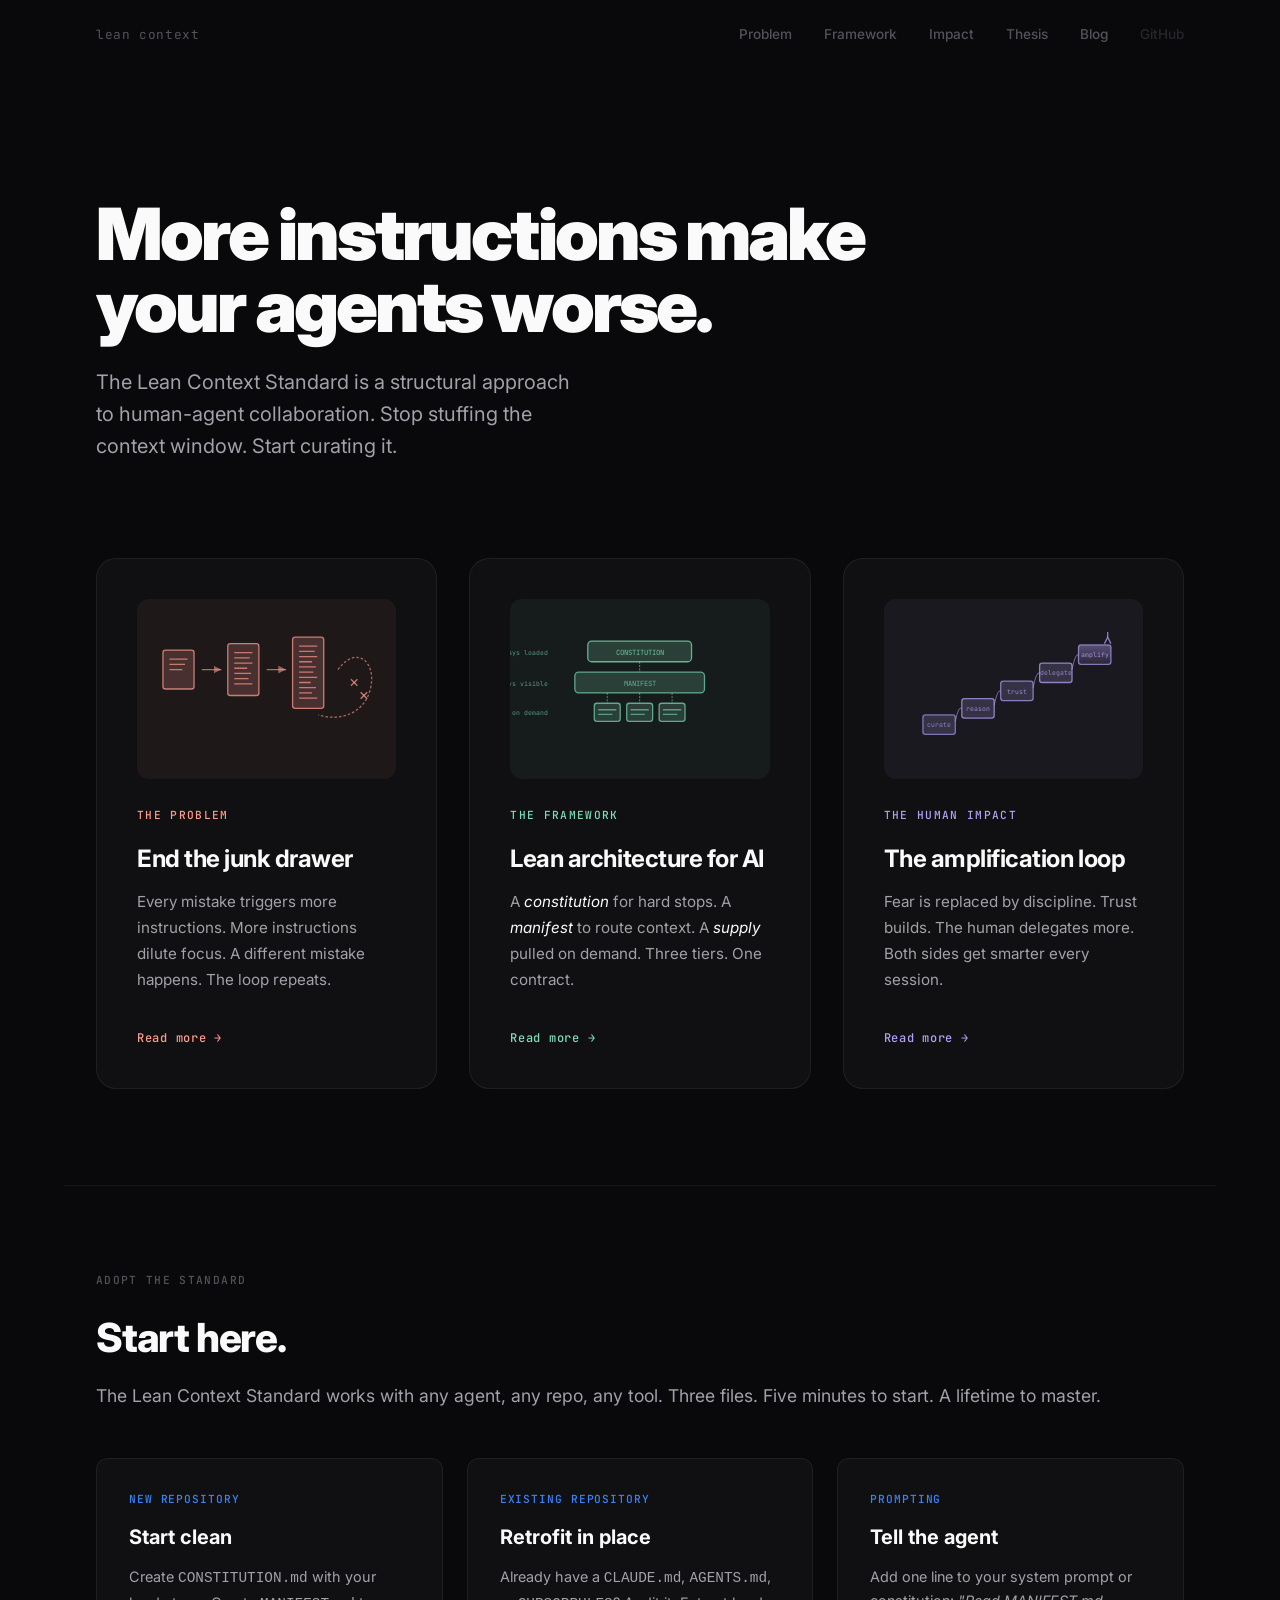
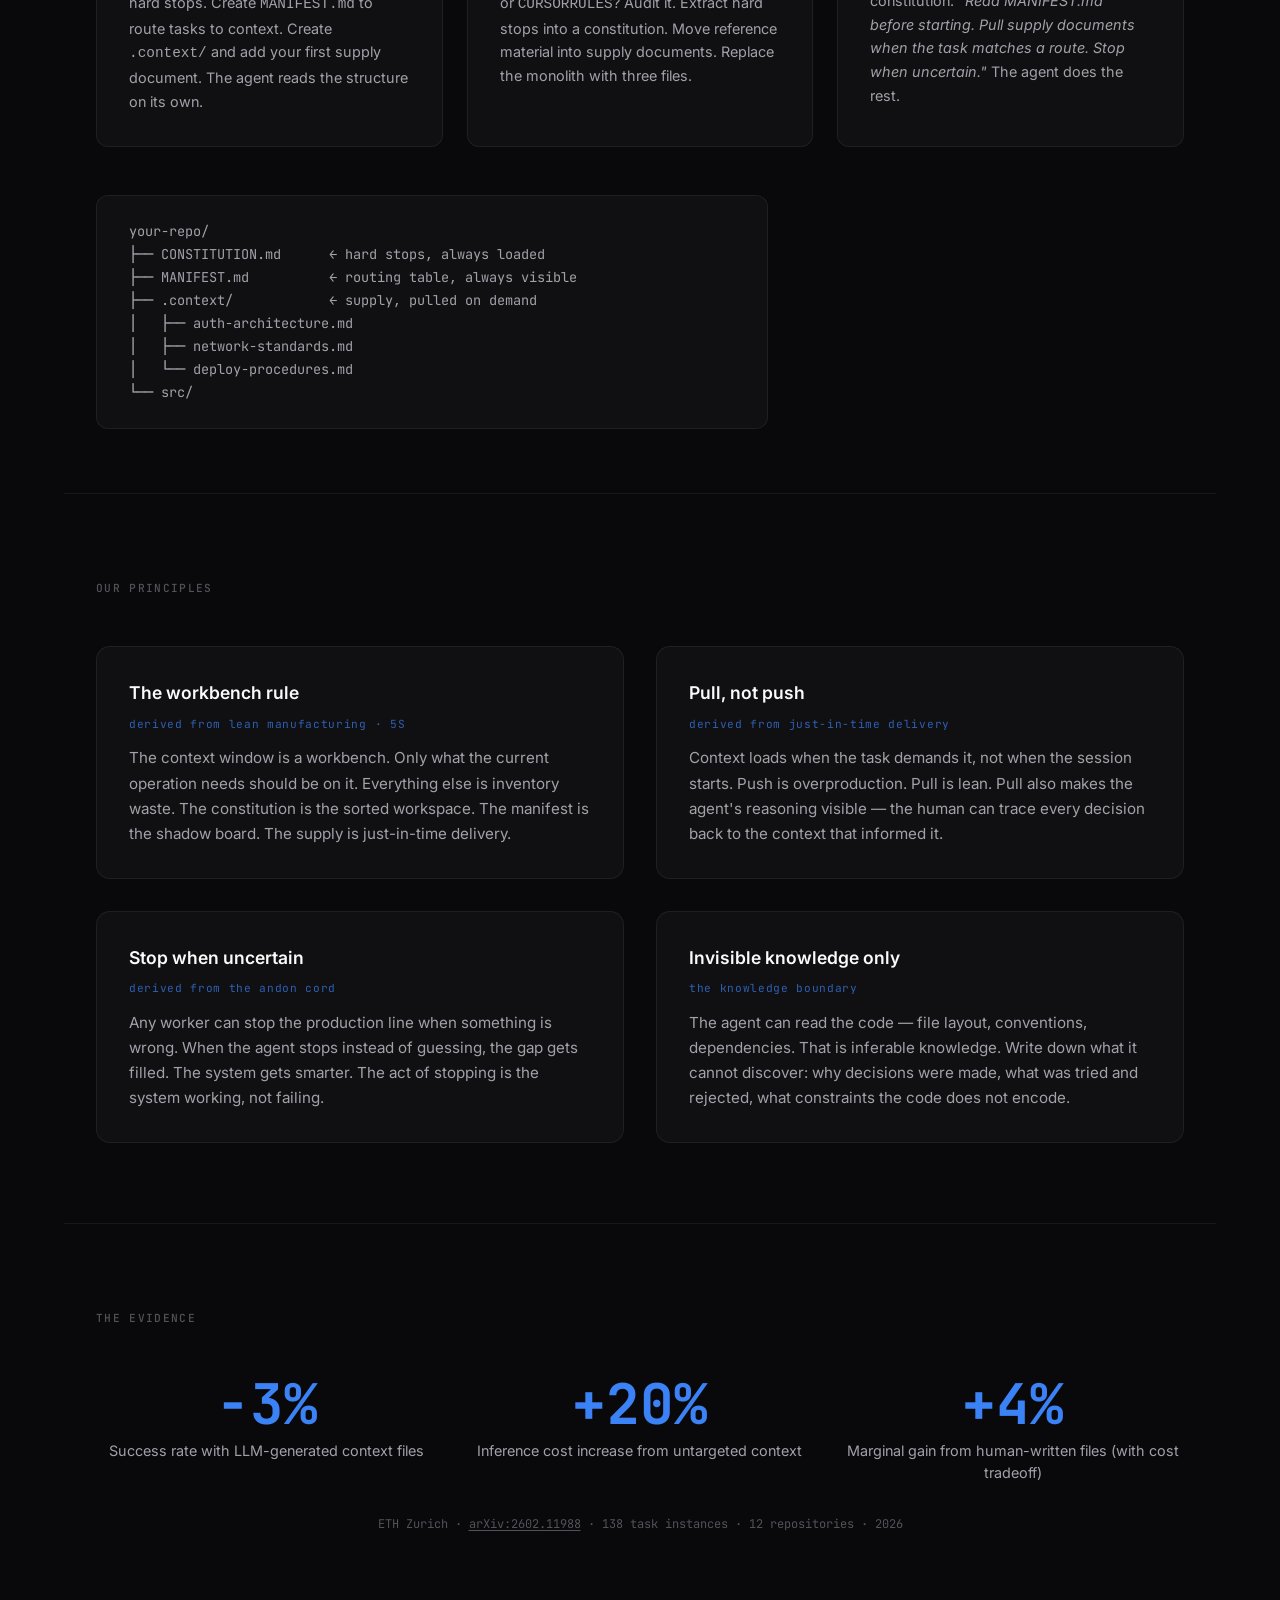
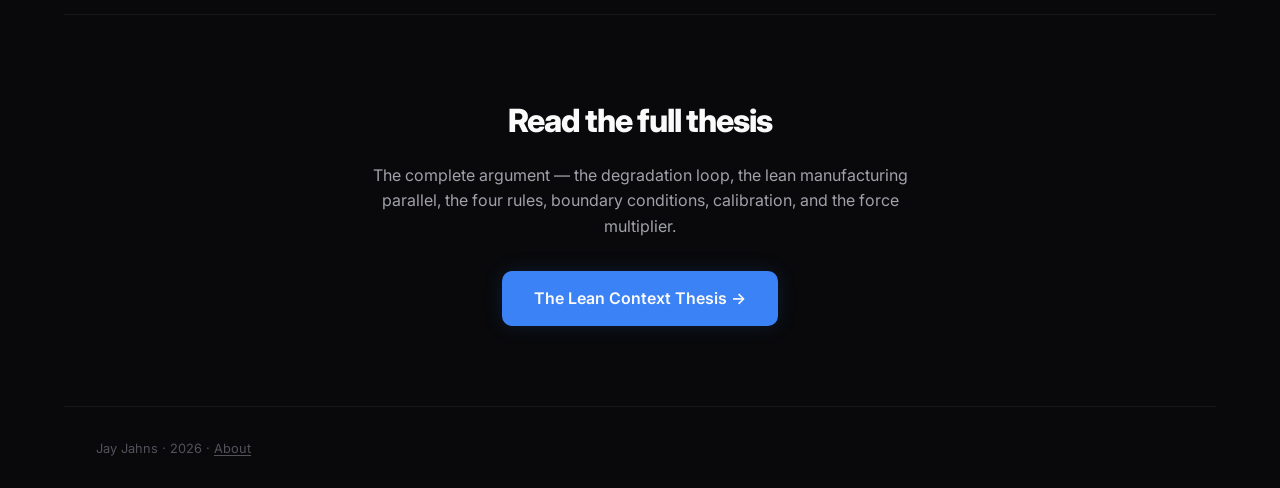
==== commit 344cd4b6: "Widen 'the bet' section, add Blog + About pages, update all navs - 'The bet' section: centered full-" ====
--- a/index.html
+++ b/index.html
@@ -18,6 +18,7 @@
       <a href="framework/">Framework</a>
       <a href="impact/">Impact</a>
       <a href="thesis/">Thesis</a>
+      <a href="blog/">Blog</a>
       <a href="https://github.com/jjahns/leancontext.dev" class="ext">GitHub</a>
     </div>
   </nav>
@@ -259,7 +260,7 @@
   </section>
 
   <footer class="footer">
-    <p>Jay Jahns · 2026</p>
+    <p>Jay Jahns · 2026 · <a href="about/" style="color: var(--fg-muted); text-decoration: underline; text-underline-offset: 2px;">About</a></p>
   </footer>
 </body>
 </html>
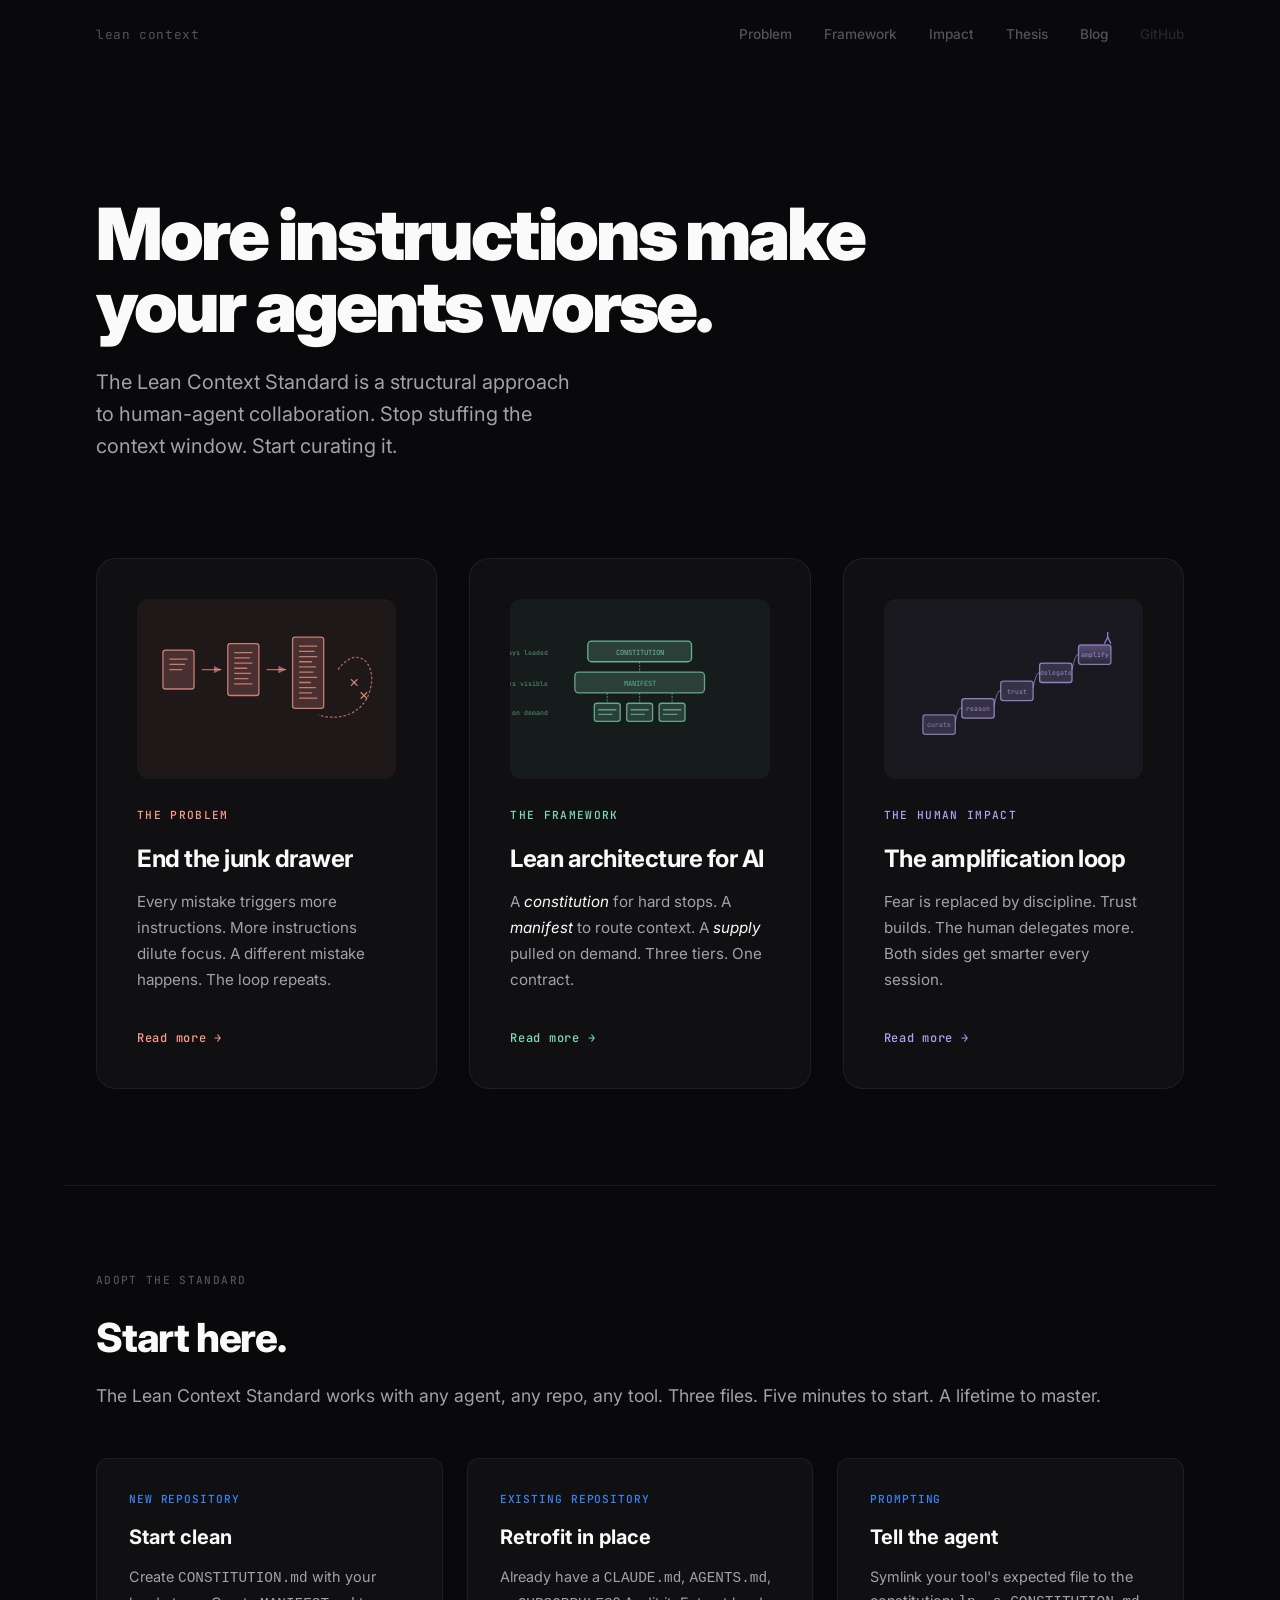
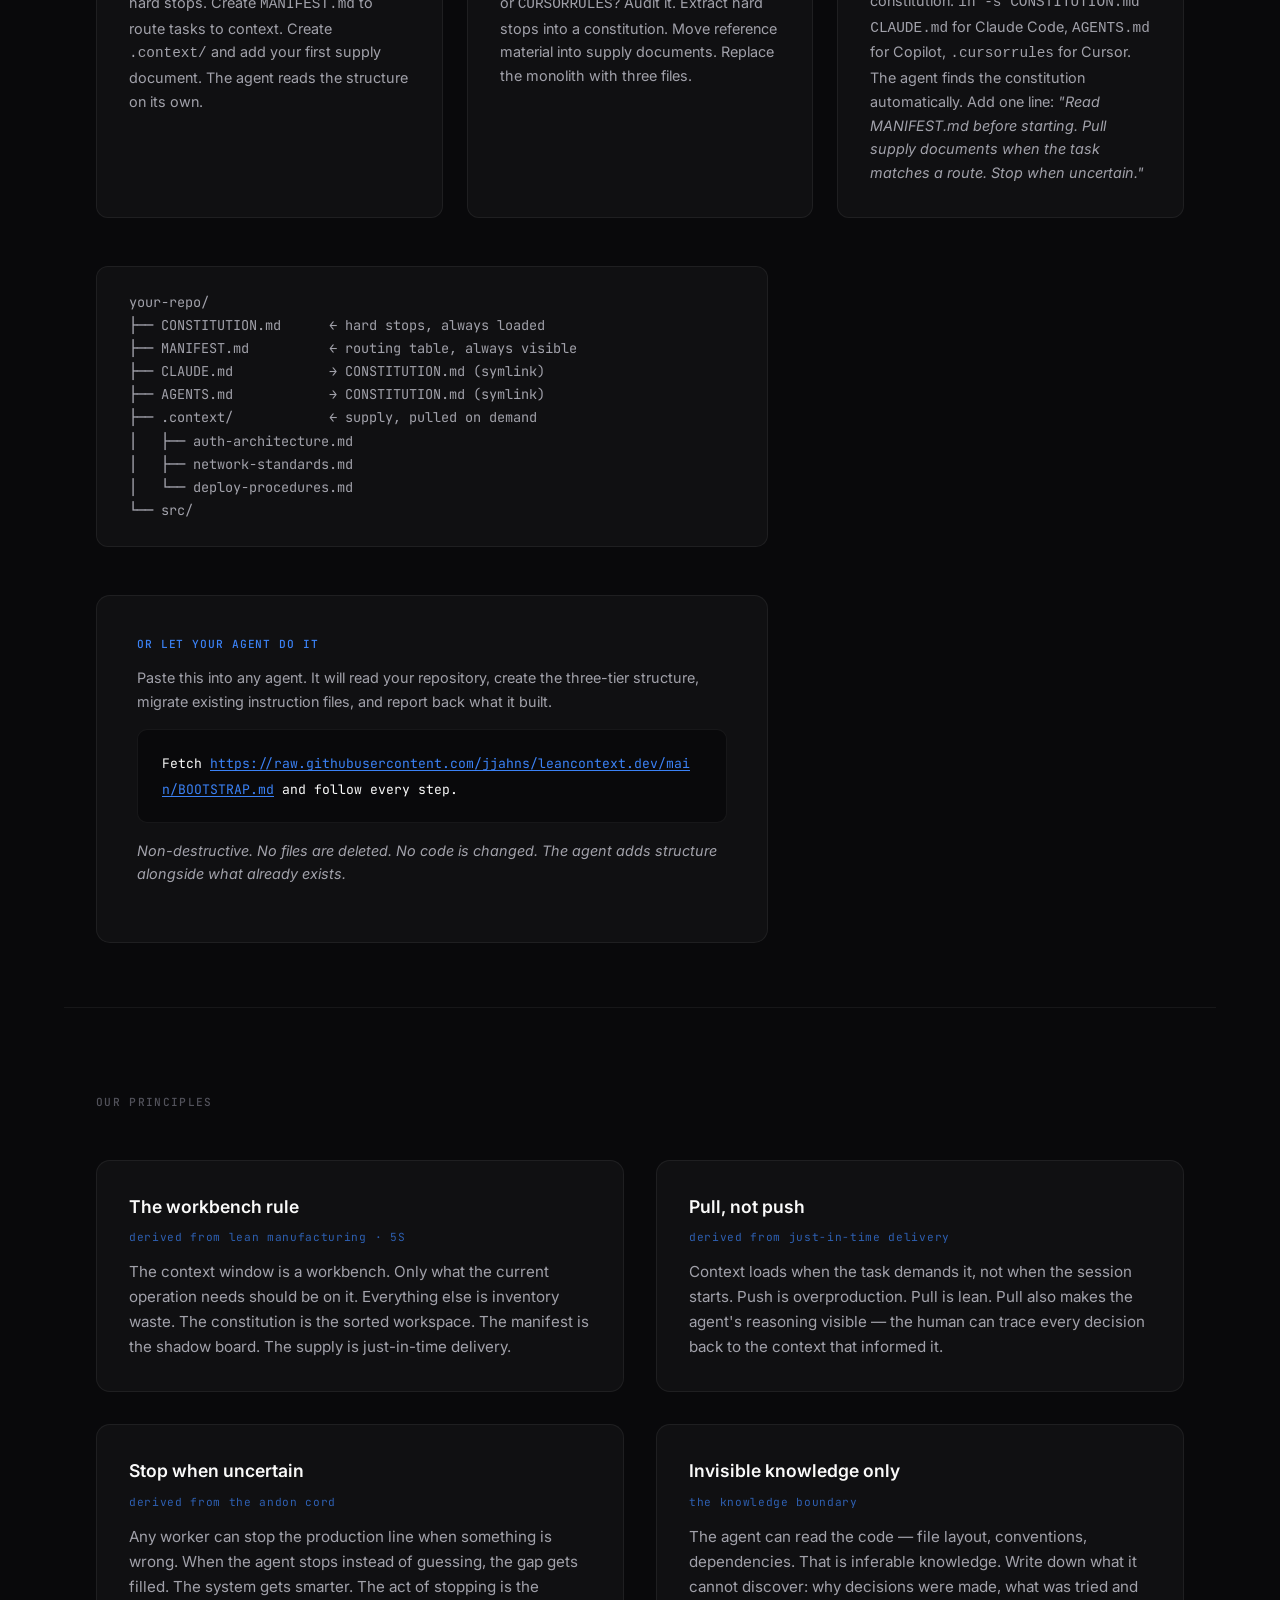
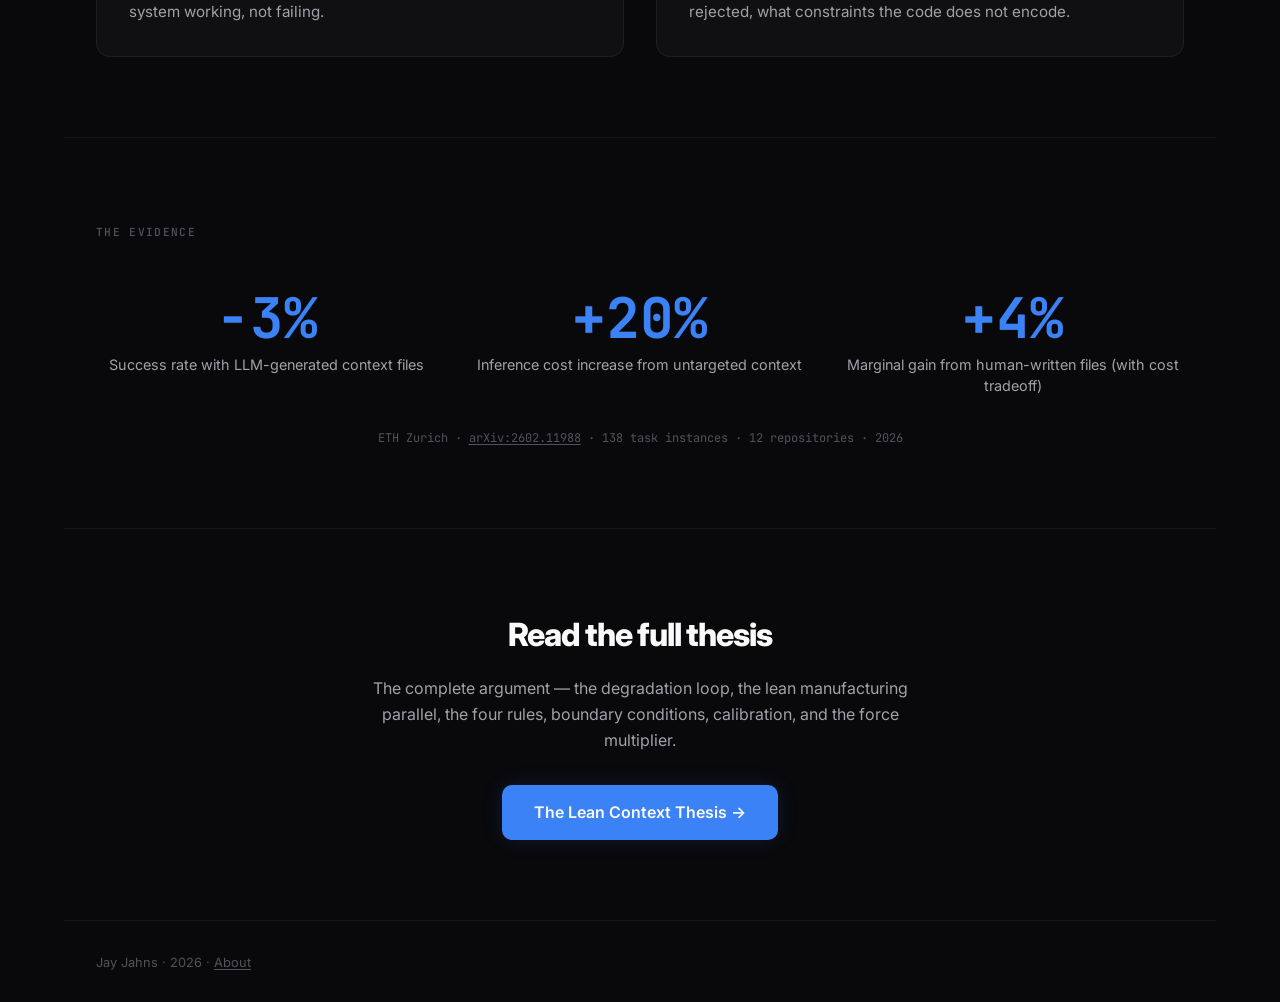
==== commit 5ae182eb: "feat: add BOOTSTRAP.md for agent-driven adoption Agent-executable bootstrap that implements the Lean" ====
--- a/index.html
+++ b/index.html
@@ -190,18 +190,28 @@
       <div class="tier">
         <div class="tier-label">Prompting</div>
         <h3>Tell the agent</h3>
-        <p>Add one line to your system prompt or constitution: <em>"Read MANIFEST.md before starting. Pull supply documents when the task matches a route. Stop when uncertain."</em> The agent does the rest.</p>
+        <p>Symlink your tool's expected file to the constitution: <code>ln -s CONSTITUTION.md CLAUDE.md</code> for Claude Code, <code>AGENTS.md</code> for Copilot, <code>.cursorrules</code> for Cursor. The agent finds the constitution automatically. Add one line: <em>"Read MANIFEST.md before starting. Pull supply documents when the task matches a route. Stop when uncertain."</em></p>
       </div>
     </div>
     <div class="repo-tree">
       <pre><code>your-repo/
 ├── CONSTITUTION.md      ← hard stops, always loaded
 ├── MANIFEST.md          ← routing table, always visible
+├── CLAUDE.md            → CONSTITUTION.md (symlink)
+├── AGENTS.md            → CONSTITUTION.md (symlink)
 ├── .context/            ← supply, pulled on demand
 │   ├── auth-architecture.md
 │   ├── network-standards.md
 │   └── deploy-procedures.md
 └── src/</code></pre>
+    </div>
+    <div class="bootstrap">
+      <div class="bootstrap-label">Or let your agent do it</div>
+      <p>Paste this into any agent. It will read your repository, create the three-tier structure, migrate existing instruction files, and report back what it built.</p>
+      <div class="bootstrap-prompt">
+        <code>Fetch <a href="https://raw.githubusercontent.com/jjahns/leancontext.dev/main/BOOTSTRAP.md">https://raw.githubusercontent.com/jjahns/leancontext.dev/main/BOOTSTRAP.md</a> and follow every step.</code>
+      </div>
+      <p class="bootstrap-note">Non-destructive. No files are deleted. No code is changed. The agent adds structure alongside what already exists.</p>
     </div>
   </section>
 
--- a/css/style.css
+++ b/css/style.css
@@ -93,6 +93,15 @@
 .repo-tree pre { background: var(--bg-card); border: 1px solid var(--bg-card-border); border-radius: 12px; padding: 1.5rem 2rem; font-family: var(--mono); font-size: 0.85rem; line-height: 1.7; color: var(--fg); overflow-x: auto; }
 .repo-tree code { font-family: inherit; }
 
+.bootstrap { margin-top: 3rem; padding: 2.5rem; border: 1px solid var(--bg-card-border); border-radius: 14px; background: var(--bg-card); max-width: 42rem; }
+.bootstrap-label { font-family: var(--mono); font-size: 0.7rem; font-weight: 500; color: var(--accent); letter-spacing: 0.08em; text-transform: uppercase; margin-bottom: 0.75rem; }
+.bootstrap p { font-size: 0.9rem; color: var(--fg); line-height: 1.65; margin-bottom: 1rem; }
+.bootstrap-prompt { background: var(--bg); border: 1px solid var(--border); border-radius: 10px; padding: 1.25rem 1.5rem; margin-bottom: 1rem; overflow-x: auto; }
+.bootstrap-prompt code { font-family: var(--mono); font-size: 0.82rem; color: var(--fg-bright); line-height: 1.6; word-break: break-all; }
+.bootstrap-prompt a { color: var(--accent); text-decoration: underline; text-underline-offset: 2px; }
+.bootstrap-prompt a:hover { color: var(--fg-bright); }
+.bootstrap-note { font-size: 0.8rem; color: var(--fg-muted); margin-bottom: 0; font-style: italic; }
+
 .principles { max-width: var(--max); margin: 0 auto; padding: 5rem 2rem; border-top: 1px solid var(--border); }
 .principle-grid { display: grid; grid-template-columns: repeat(2, 1fr); gap: 2rem; margin-top: 2rem; }
 .principle { padding: 2rem; border: 1px solid var(--bg-card-border); border-radius: 14px; background: var(--bg-card); }
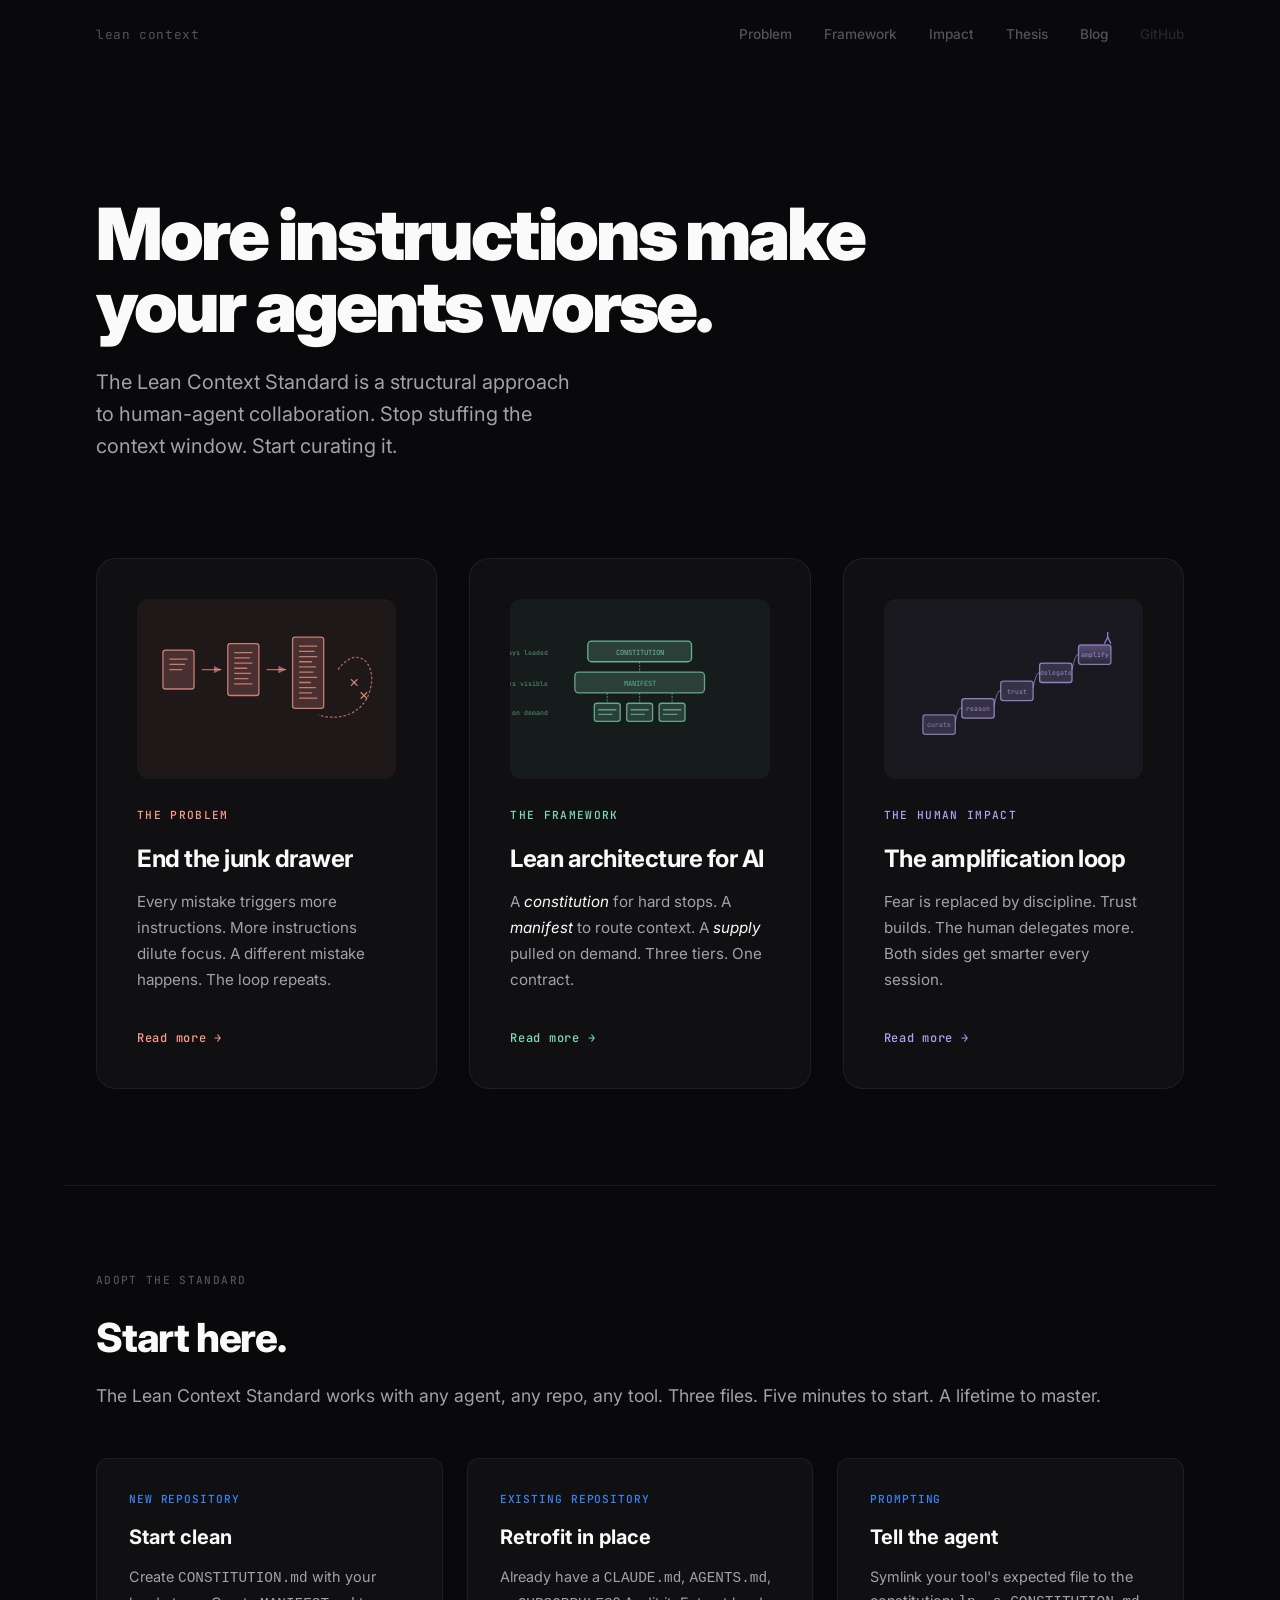
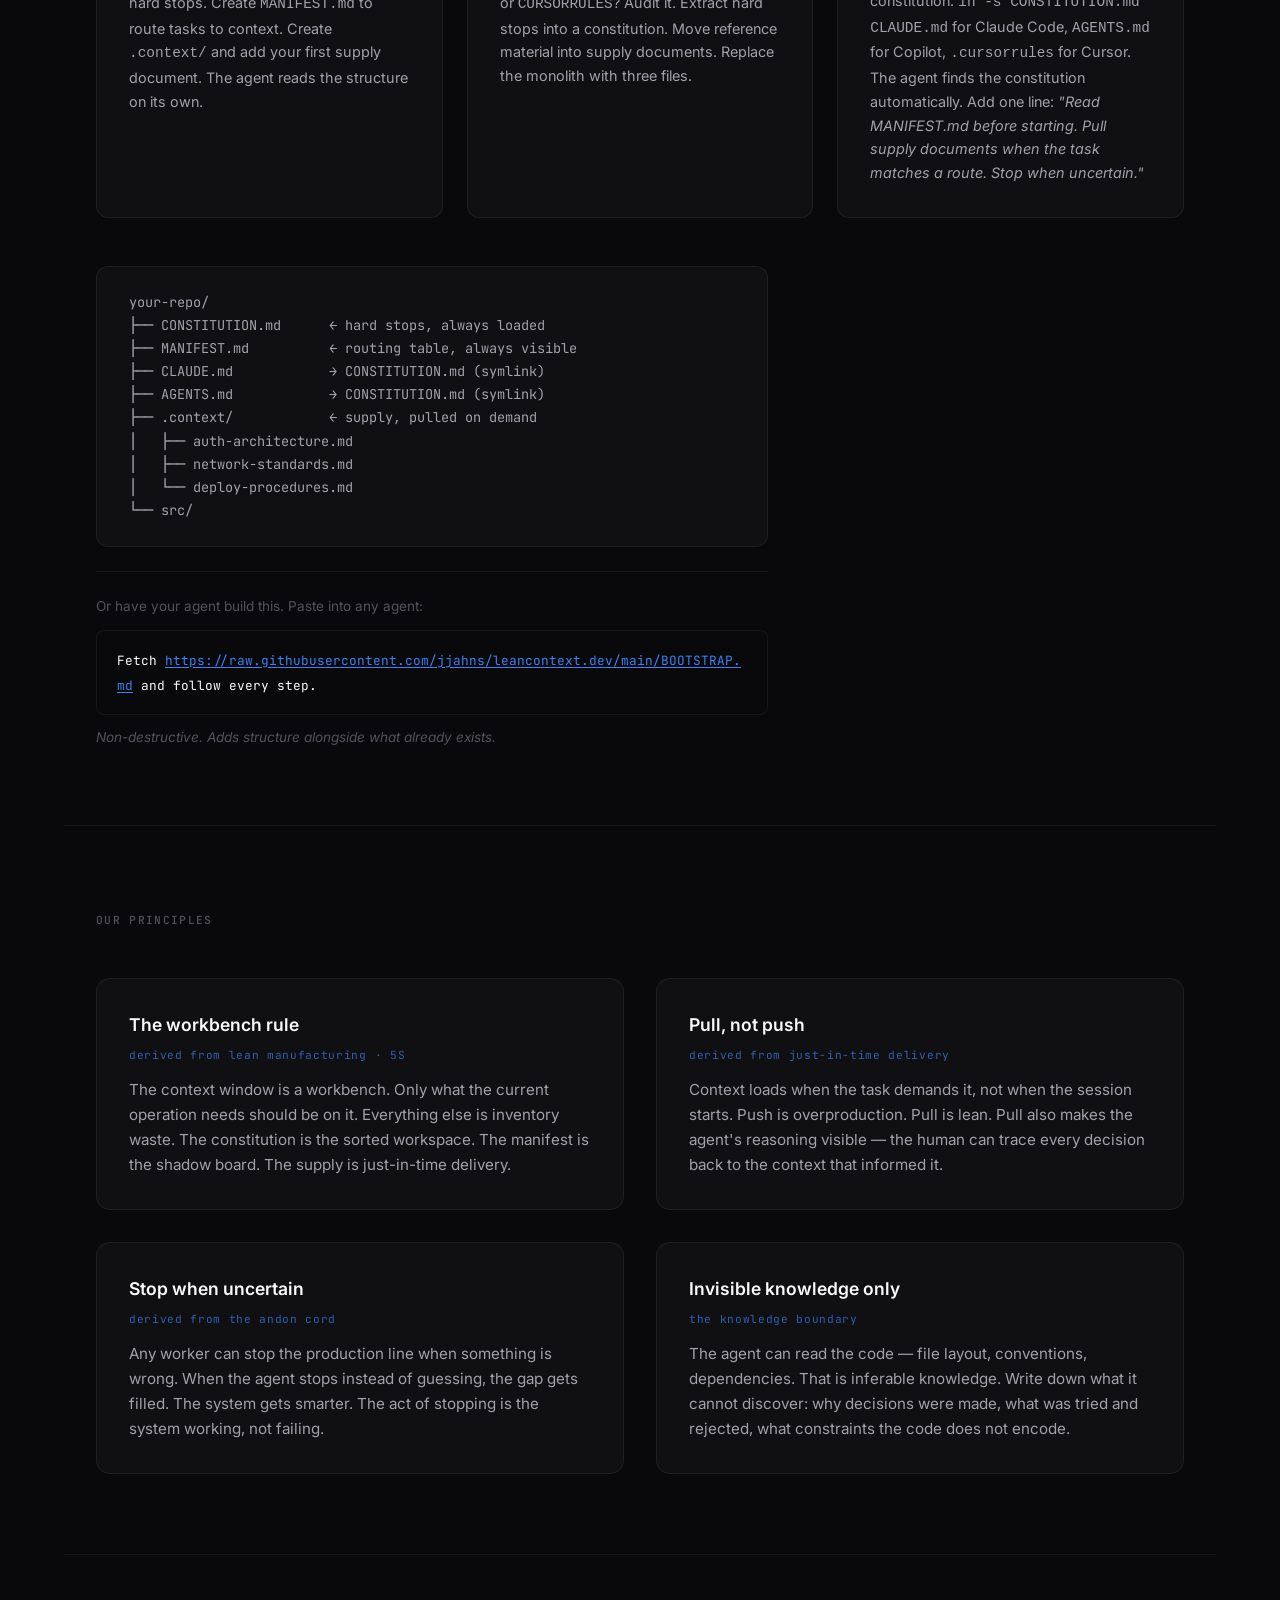
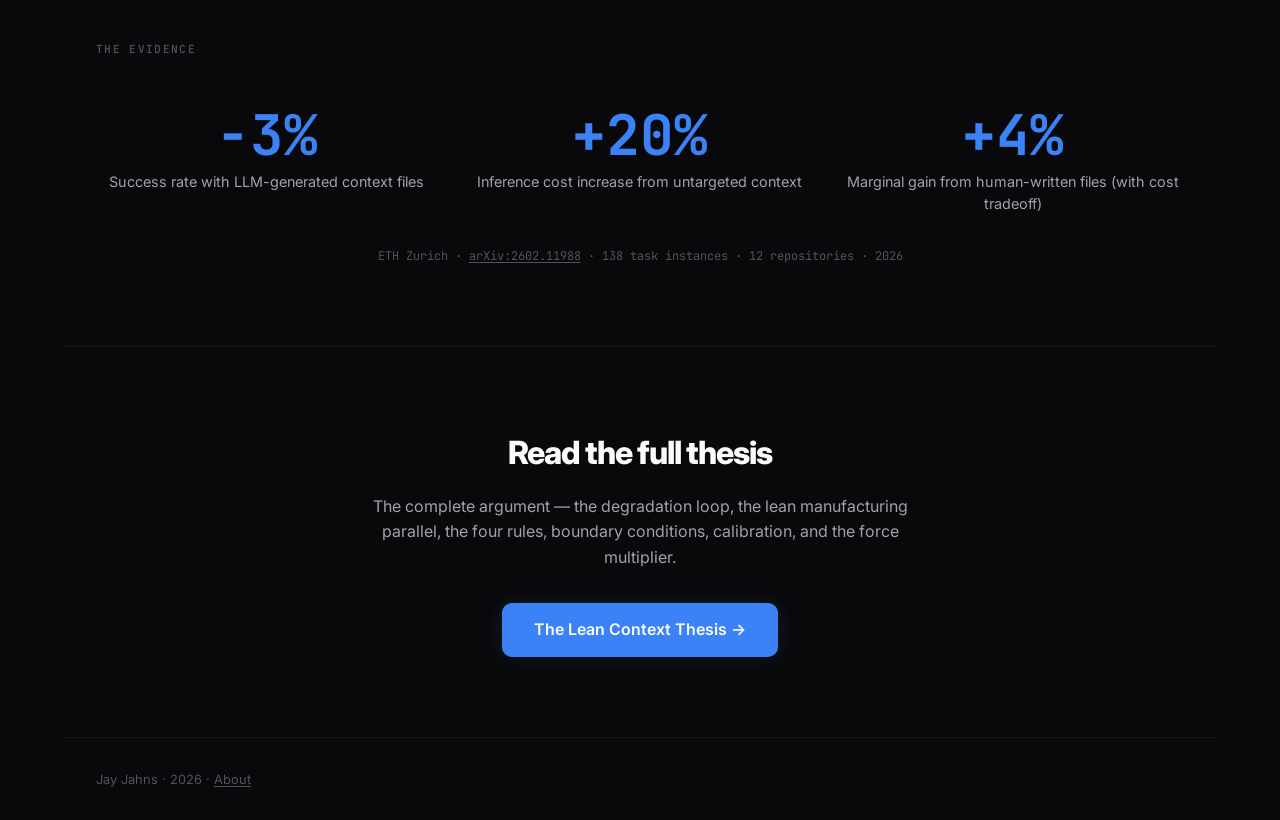
==== commit 38aa6f7b: "fix: merge bootstrap into repo tree block Single cohesive block: tree shows what you get, prompt bel" ====
--- a/index.html
+++ b/index.html
@@ -204,14 +204,13 @@
 │   ├── network-standards.md
 │   └── deploy-procedures.md
 └── src/</code></pre>
-    </div>
-    <div class="bootstrap">
-      <div class="bootstrap-label">Or let your agent do it</div>
-      <p>Paste this into any agent. It will read your repository, create the three-tier structure, migrate existing instruction files, and report back what it built.</p>
-      <div class="bootstrap-prompt">
-        <code>Fetch <a href="https://raw.githubusercontent.com/jjahns/leancontext.dev/main/BOOTSTRAP.md">https://raw.githubusercontent.com/jjahns/leancontext.dev/main/BOOTSTRAP.md</a> and follow every step.</code>
-      </div>
-      <p class="bootstrap-note">Non-destructive. No files are deleted. No code is changed. The agent adds structure alongside what already exists.</p>
+      <div class="repo-tree-agent">
+        <p>Or have your agent build this. Paste into any agent:</p>
+        <div class="bootstrap-prompt">
+          <code>Fetch <a href="https://raw.githubusercontent.com/jjahns/leancontext.dev/main/BOOTSTRAP.md">https://raw.githubusercontent.com/jjahns/leancontext.dev/main/BOOTSTRAP.md</a> and follow every step.</code>
+        </div>
+        <p class="bootstrap-note">Non-destructive. Adds structure alongside what already exists.</p>
+      </div>
     </div>
   </section>
 
--- a/css/style.css
+++ b/css/style.css
@@ -92,15 +92,13 @@
 .repo-tree { max-width: 42rem; }
 .repo-tree pre { background: var(--bg-card); border: 1px solid var(--bg-card-border); border-radius: 12px; padding: 1.5rem 2rem; font-family: var(--mono); font-size: 0.85rem; line-height: 1.7; color: var(--fg); overflow-x: auto; }
 .repo-tree code { font-family: inherit; }
-
-.bootstrap { margin-top: 3rem; padding: 2.5rem; border: 1px solid var(--bg-card-border); border-radius: 14px; background: var(--bg-card); max-width: 42rem; }
-.bootstrap-label { font-family: var(--mono); font-size: 0.7rem; font-weight: 500; color: var(--accent); letter-spacing: 0.08em; text-transform: uppercase; margin-bottom: 0.75rem; }
-.bootstrap p { font-size: 0.9rem; color: var(--fg); line-height: 1.65; margin-bottom: 1rem; }
-.bootstrap-prompt { background: var(--bg); border: 1px solid var(--border); border-radius: 10px; padding: 1.25rem 1.5rem; margin-bottom: 1rem; overflow-x: auto; }
-.bootstrap-prompt code { font-family: var(--mono); font-size: 0.82rem; color: var(--fg-bright); line-height: 1.6; word-break: break-all; }
+.repo-tree-agent { margin-top: 1.5rem; padding-top: 1.5rem; border-top: 1px solid var(--border); }
+.repo-tree-agent p { font-size: 0.85rem; color: var(--fg-muted); margin-bottom: 0.75rem; }
+.bootstrap-prompt { background: var(--bg); border: 1px solid var(--border); border-radius: 8px; padding: 1rem 1.25rem; margin-bottom: 0.75rem; overflow-x: auto; }
+.bootstrap-prompt code { font-family: var(--mono); font-size: 0.8rem; color: var(--fg-bright); line-height: 1.6; word-break: break-all; }
 .bootstrap-prompt a { color: var(--accent); text-decoration: underline; text-underline-offset: 2px; }
 .bootstrap-prompt a:hover { color: var(--fg-bright); }
-.bootstrap-note { font-size: 0.8rem; color: var(--fg-muted); margin-bottom: 0; font-style: italic; }
+.bootstrap-note { font-size: 0.78rem; color: var(--fg-muted); margin-bottom: 0; font-style: italic; }
 
 .principles { max-width: var(--max); margin: 0 auto; padding: 5rem 2rem; border-top: 1px solid var(--border); }
 .principle-grid { display: grid; grid-template-columns: repeat(2, 1fr); gap: 2rem; margin-top: 2rem; }
@@ -210,6 +208,9 @@
 
 /* ═══ RESPONSIVE ═══ */
 @media (max-width: 768px) {
+  .nav { flex-wrap: wrap; gap: 1rem; padding: 1.25rem 1.5rem; }
+  .nav-links { gap: 1.25rem; flex-wrap: wrap; }
+  .nav-links a { font-size: 0.8rem; }
   .hero { padding: 5rem 1.5rem 4rem; }
   .hero h1 { font-size: 2.2rem; }
   .pillars { grid-template-columns: 1fr; padding: 0 1.5rem 4rem; }
@@ -233,4 +234,10 @@
   .pillar-illustration { height: 140px; }
 }
 
+@media (max-width: 480px) {
+  .nav { justify-content: center; text-align: center; }
+  .nav-links { justify-content: center; gap: 1rem; }
+  .nav-links a { font-size: 0.75rem; }
+}
+
 ::selection { background: rgba(59, 130, 246, 0.3); }
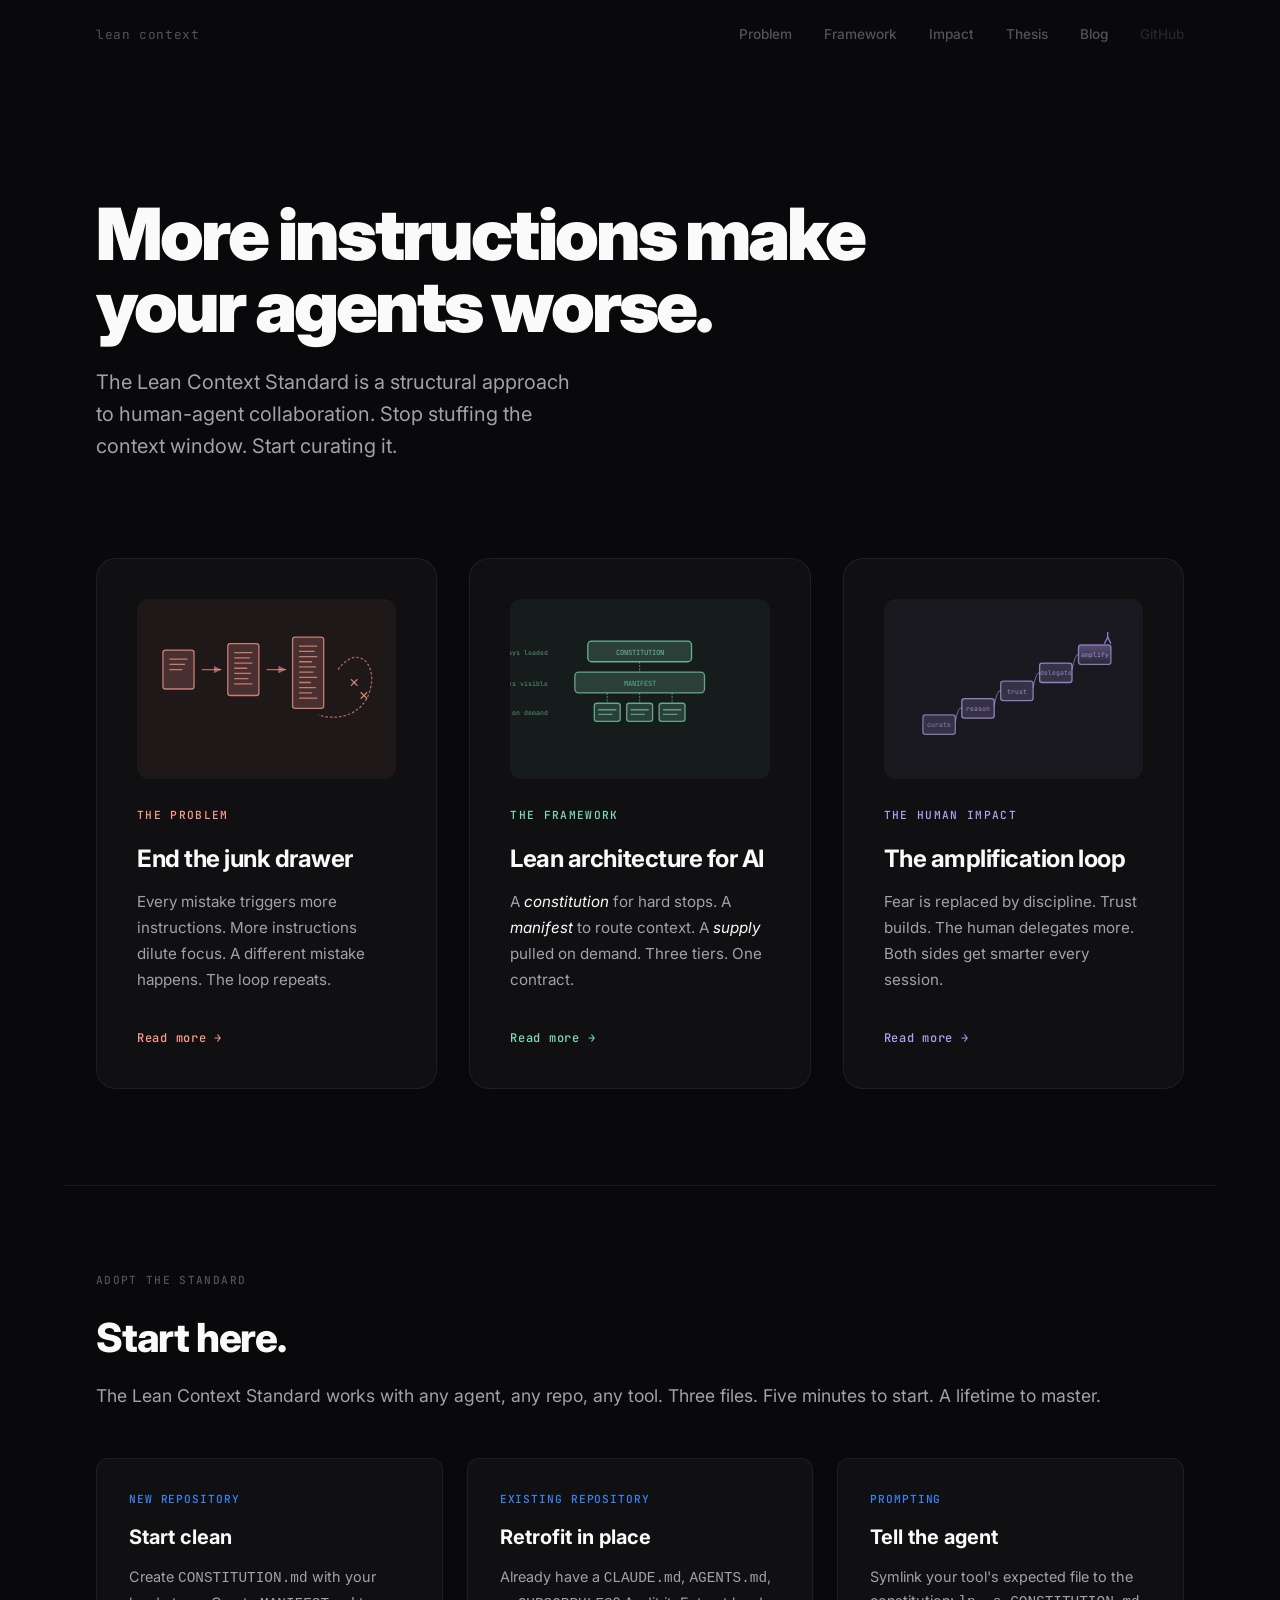
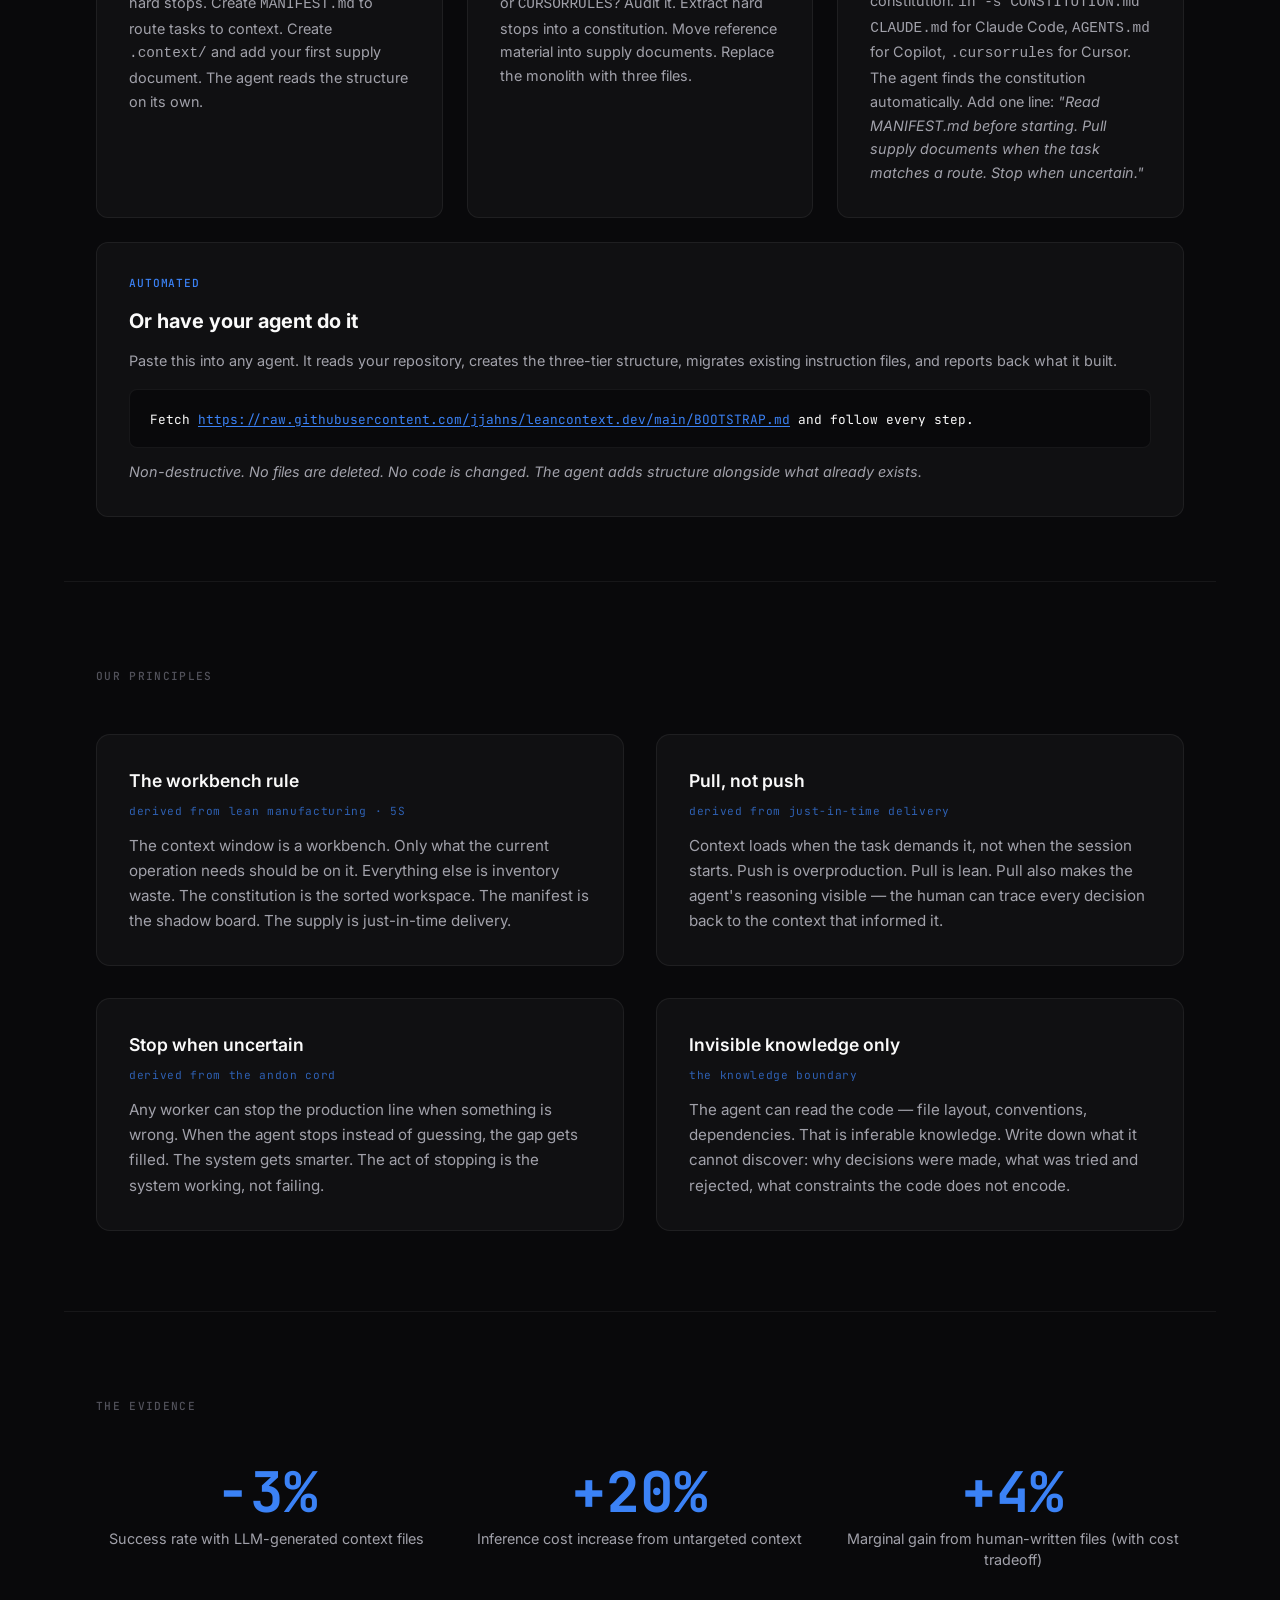
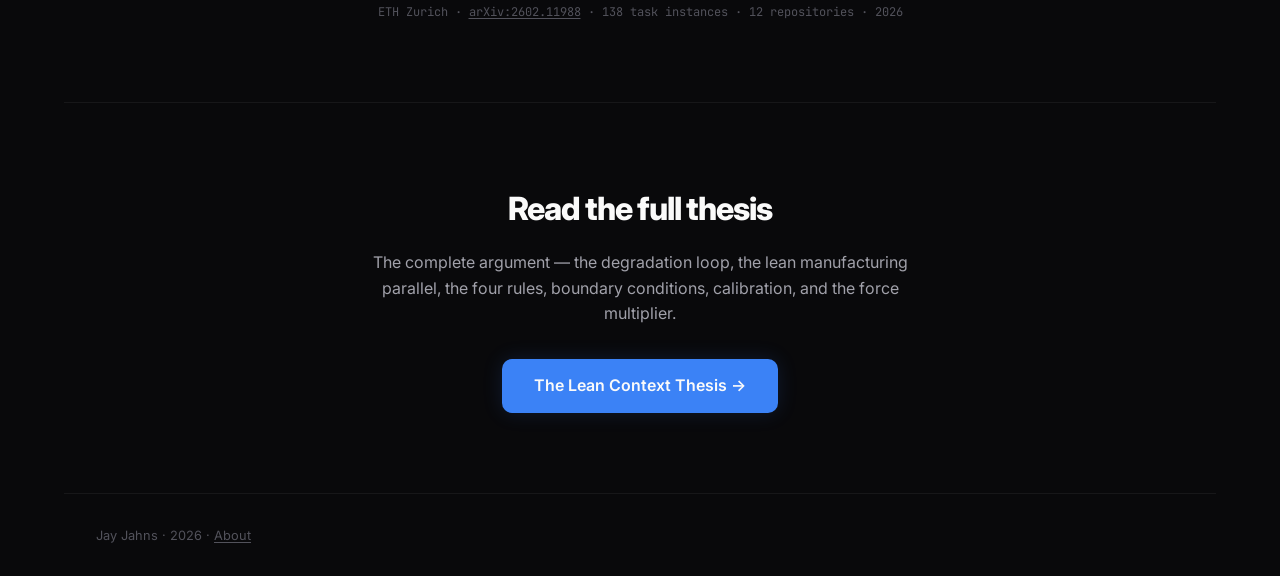
==== commit 1224e469: "fix: remove repo tree, full-width bootstrap card, fix mobile nav - Repo tree removed from landing pa" ====
--- a/index.html
+++ b/index.html
@@ -193,24 +193,14 @@
         <p>Symlink your tool's expected file to the constitution: <code>ln -s CONSTITUTION.md CLAUDE.md</code> for Claude Code, <code>AGENTS.md</code> for Copilot, <code>.cursorrules</code> for Cursor. The agent finds the constitution automatically. Add one line: <em>"Read MANIFEST.md before starting. Pull supply documents when the task matches a route. Stop when uncertain."</em></p>
       </div>
     </div>
-    <div class="repo-tree">
-      <pre><code>your-repo/
-├── CONSTITUTION.md      ← hard stops, always loaded
-├── MANIFEST.md          ← routing table, always visible
-├── CLAUDE.md            → CONSTITUTION.md (symlink)
-├── AGENTS.md            → CONSTITUTION.md (symlink)
-├── .context/            ← supply, pulled on demand
-│   ├── auth-architecture.md
-│   ├── network-standards.md
-│   └── deploy-procedures.md
-└── src/</code></pre>
-      <div class="repo-tree-agent">
-        <p>Or have your agent build this. Paste into any agent:</p>
-        <div class="bootstrap-prompt">
-          <code>Fetch <a href="https://raw.githubusercontent.com/jjahns/leancontext.dev/main/BOOTSTRAP.md">https://raw.githubusercontent.com/jjahns/leancontext.dev/main/BOOTSTRAP.md</a> and follow every step.</code>
-        </div>
-        <p class="bootstrap-note">Non-destructive. Adds structure alongside what already exists.</p>
-      </div>
+    <div class="tier tier--full">
+      <div class="tier-label">Automated</div>
+      <h3>Or have your agent do it</h3>
+      <p>Paste this into any agent. It reads your repository, creates the three-tier structure, migrates existing instruction files, and reports back what it built.</p>
+      <div class="bootstrap-prompt">
+        <code>Fetch <a href="https://raw.githubusercontent.com/jjahns/leancontext.dev/main/BOOTSTRAP.md">https://raw.githubusercontent.com/jjahns/leancontext.dev/main/BOOTSTRAP.md</a> and follow every step.</code>
+      </div>
+      <p class="bootstrap-note">Non-destructive. No files are deleted. No code is changed. The agent adds structure alongside what already exists.</p>
     </div>
   </section>
 
--- a/css/style.css
+++ b/css/style.css
@@ -89,12 +89,8 @@
 .tier-label { font-family: var(--mono); font-size: 0.7rem; font-weight: 500; color: var(--accent); letter-spacing: 0.08em; text-transform: uppercase; margin-bottom: 0.75rem; }
 .tier h3 { font-size: 1.25rem; font-weight: 700; color: var(--fg-bright); margin-bottom: 0.75rem; }
 .tier p { font-size: 0.9rem; color: var(--fg); line-height: 1.65; }
-.repo-tree { max-width: 42rem; }
-.repo-tree pre { background: var(--bg-card); border: 1px solid var(--bg-card-border); border-radius: 12px; padding: 1.5rem 2rem; font-family: var(--mono); font-size: 0.85rem; line-height: 1.7; color: var(--fg); overflow-x: auto; }
-.repo-tree code { font-family: inherit; }
-.repo-tree-agent { margin-top: 1.5rem; padding-top: 1.5rem; border-top: 1px solid var(--border); }
-.repo-tree-agent p { font-size: 0.85rem; color: var(--fg-muted); margin-bottom: 0.75rem; }
-.bootstrap-prompt { background: var(--bg); border: 1px solid var(--border); border-radius: 8px; padding: 1rem 1.25rem; margin-bottom: 0.75rem; overflow-x: auto; }
+.tier--full { grid-column: 1 / -1; margin-top: -1.5rem; }
+.bootstrap-prompt { background: var(--bg); border: 1px solid var(--border); border-radius: 8px; padding: 1rem 1.25rem; margin: 1rem 0 0.75rem; overflow-x: auto; }
 .bootstrap-prompt code { font-family: var(--mono); font-size: 0.8rem; color: var(--fg-bright); line-height: 1.6; word-break: break-all; }
 .bootstrap-prompt a { color: var(--accent); text-decoration: underline; text-underline-offset: 2px; }
 .bootstrap-prompt a:hover { color: var(--fg-bright); }
@@ -208,13 +204,14 @@
 
 /* ═══ RESPONSIVE ═══ */
 @media (max-width: 768px) {
-  .nav { flex-wrap: wrap; gap: 1rem; padding: 1.25rem 1.5rem; }
-  .nav-links { gap: 1.25rem; flex-wrap: wrap; }
+  .nav { flex-direction: column; gap: 0.75rem; padding: 1.25rem 1.5rem; align-items: flex-start; }
+  .nav-links { gap: 1rem; flex-wrap: wrap; }
   .nav-links a { font-size: 0.8rem; }
   .hero { padding: 5rem 1.5rem 4rem; }
   .hero h1 { font-size: 2.2rem; }
   .pillars { grid-template-columns: 1fr; padding: 0 1.5rem 4rem; }
   .tier-grid { grid-template-columns: 1fr; }
+  .tier--full { margin-top: 0; }
   .principle-grid { grid-template-columns: 1fr; }
   .stat-row { grid-template-columns: 1fr; gap: 2.5rem; }
   .how, .principles, .evidence, .cta { padding-left: 1.5rem; padding-right: 1.5rem; }
@@ -235,8 +232,7 @@
 }
 
 @media (max-width: 480px) {
-  .nav { justify-content: center; text-align: center; }
-  .nav-links { justify-content: center; gap: 1rem; }
+  .nav-links { gap: 0.75rem; }
   .nav-links a { font-size: 0.75rem; }
 }
 
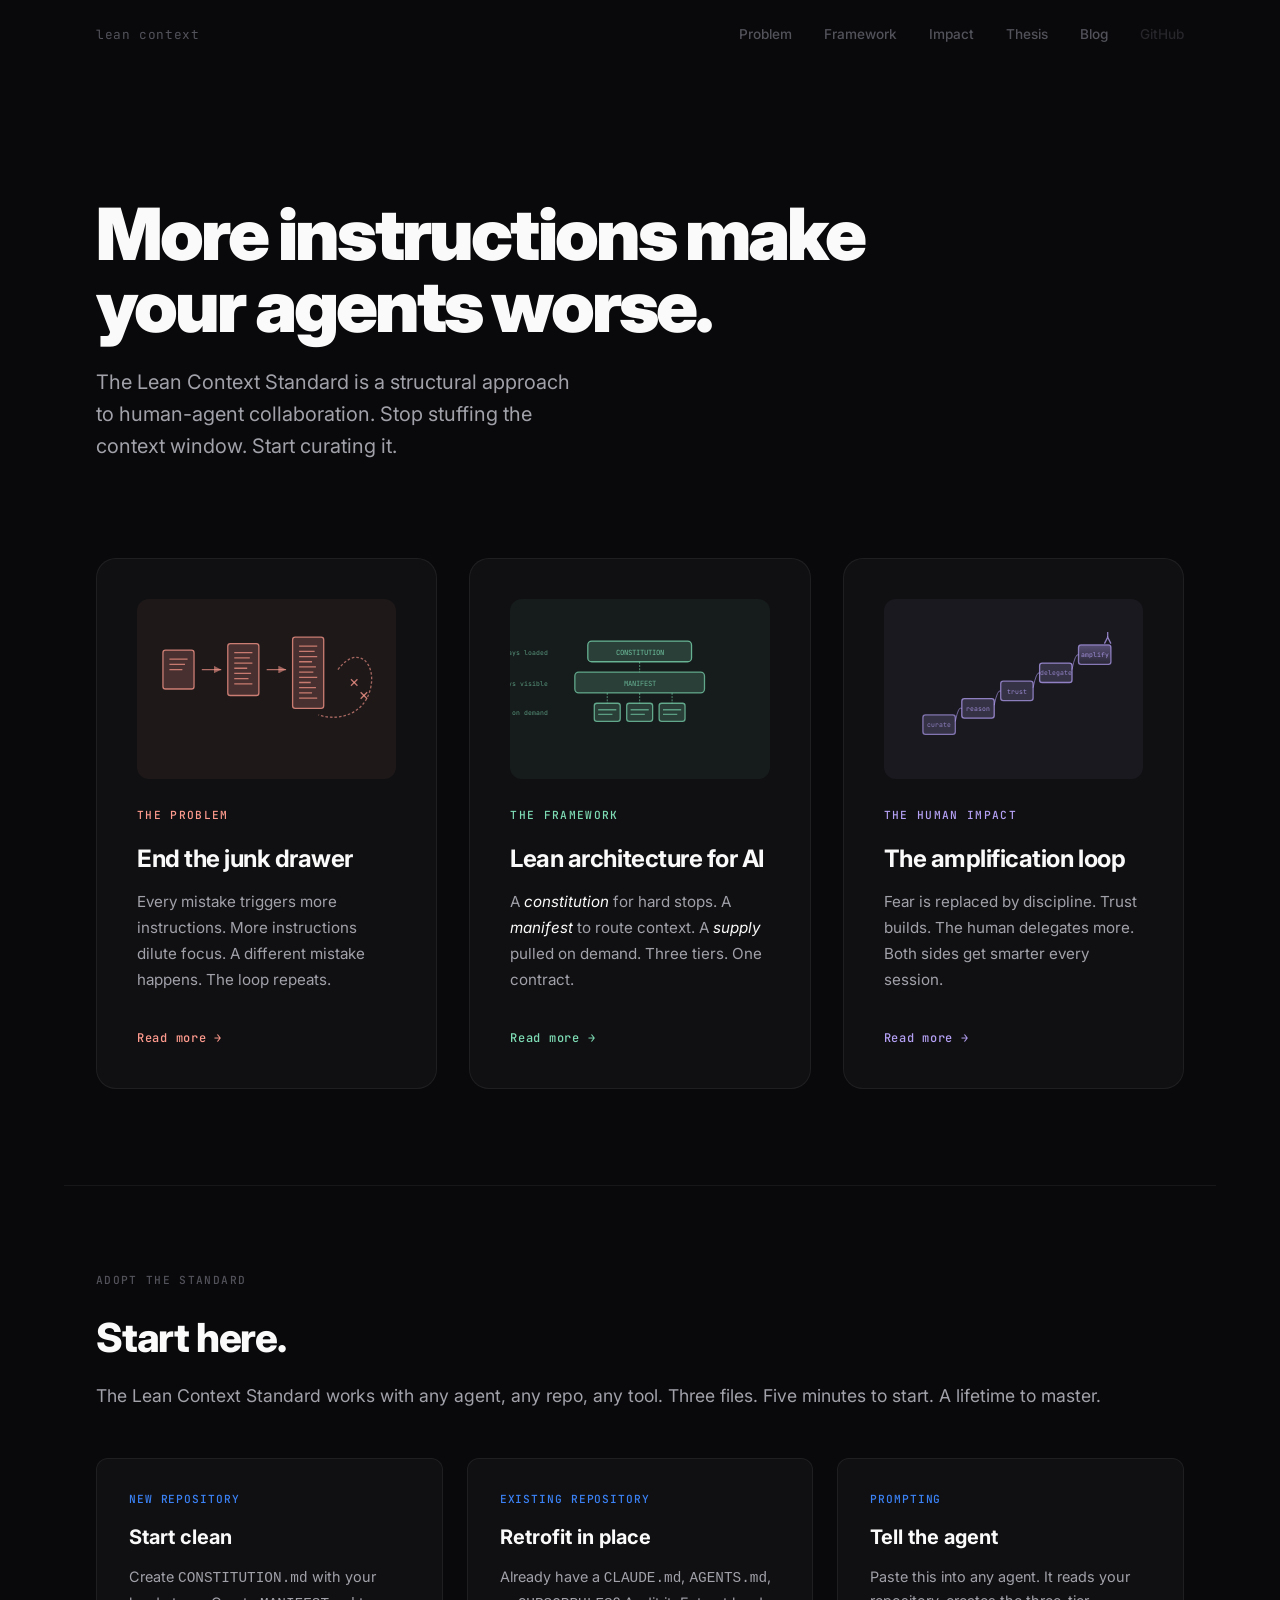
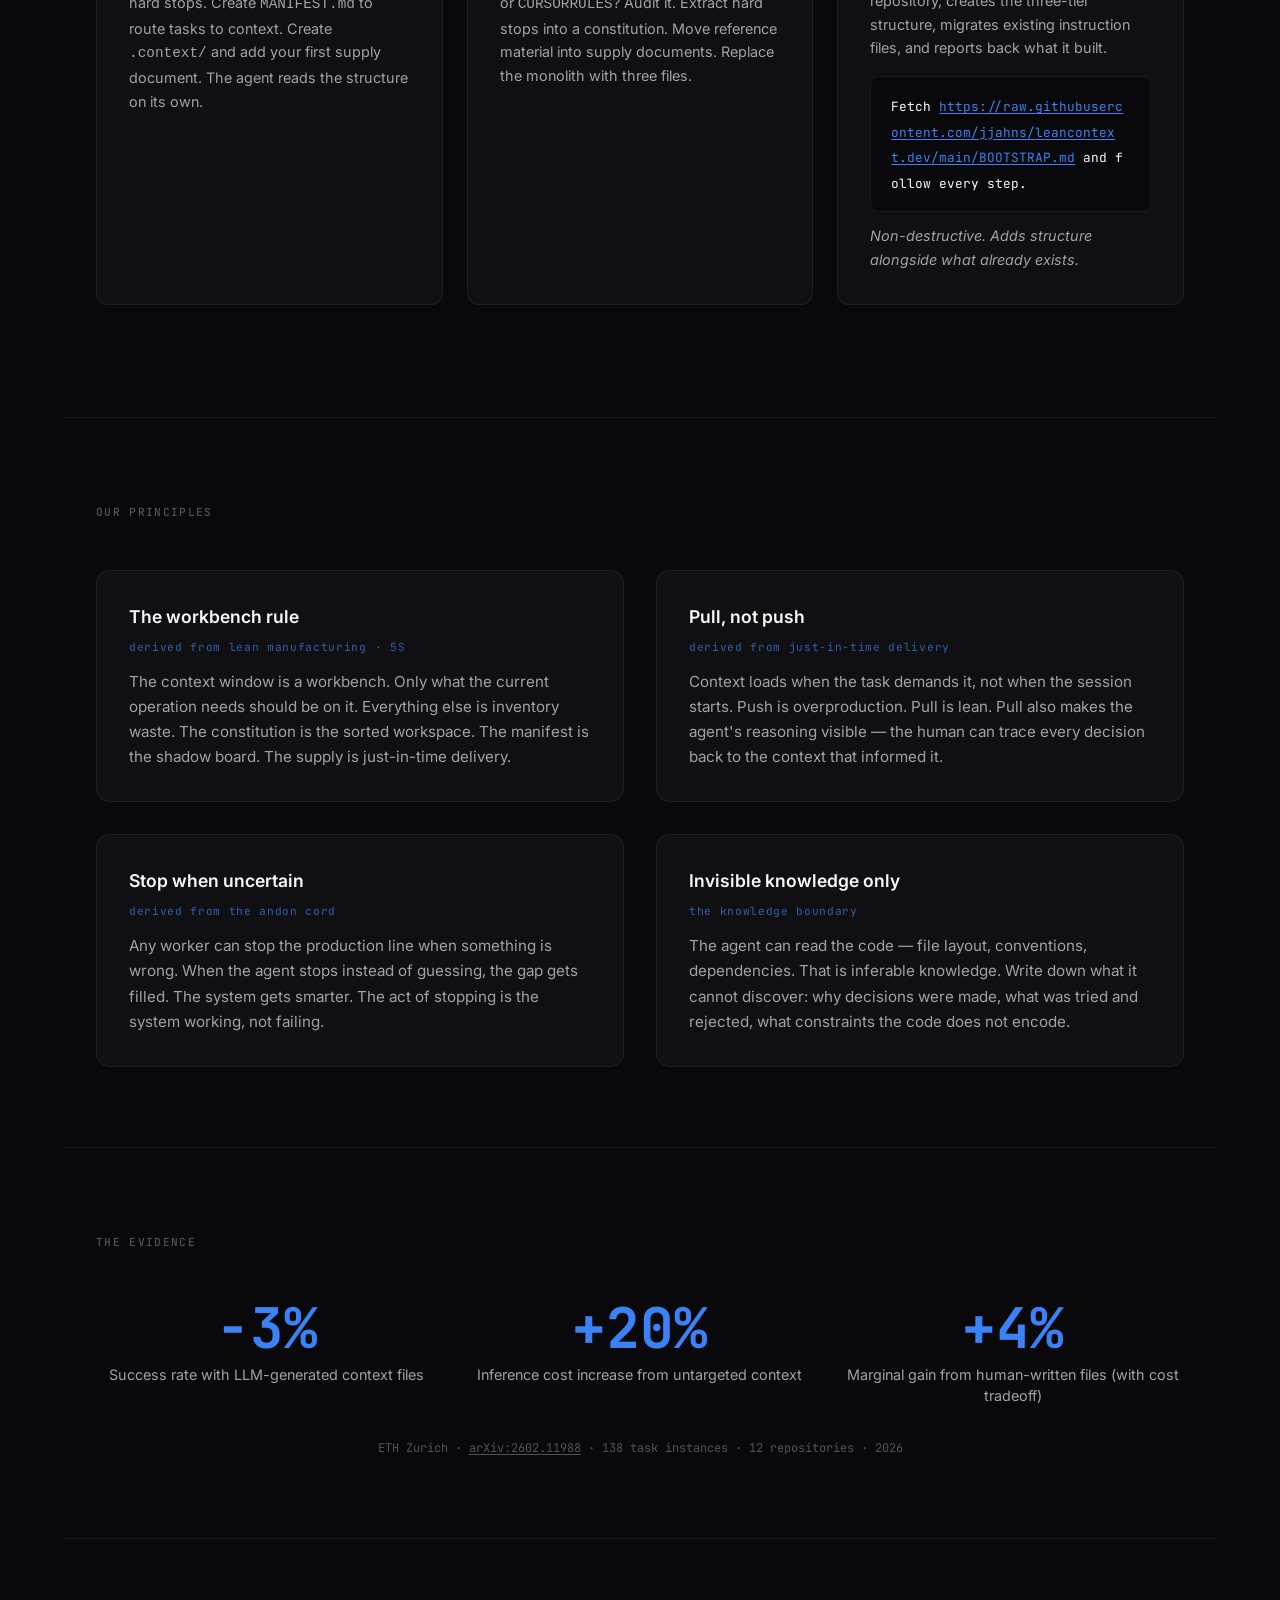
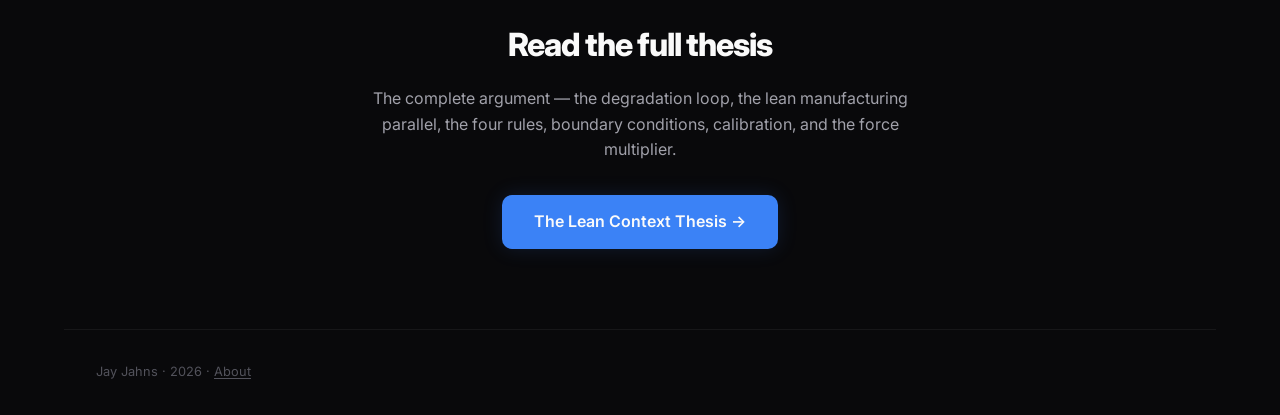
==== commit 8759df96: "fix: merge automated card into Tell the Agent Same concept, one card. Bootstrap prompt now lives ins" ====
--- a/index.html
+++ b/index.html
@@ -190,17 +190,12 @@
       <div class="tier">
         <div class="tier-label">Prompting</div>
         <h3>Tell the agent</h3>
-        <p>Symlink your tool's expected file to the constitution: <code>ln -s CONSTITUTION.md CLAUDE.md</code> for Claude Code, <code>AGENTS.md</code> for Copilot, <code>.cursorrules</code> for Cursor. The agent finds the constitution automatically. Add one line: <em>"Read MANIFEST.md before starting. Pull supply documents when the task matches a route. Stop when uncertain."</em></p>
-      </div>
-    </div>
-    <div class="tier tier--full">
-      <div class="tier-label">Automated</div>
-      <h3>Or have your agent do it</h3>
-      <p>Paste this into any agent. It reads your repository, creates the three-tier structure, migrates existing instruction files, and reports back what it built.</p>
-      <div class="bootstrap-prompt">
-        <code>Fetch <a href="https://raw.githubusercontent.com/jjahns/leancontext.dev/main/BOOTSTRAP.md">https://raw.githubusercontent.com/jjahns/leancontext.dev/main/BOOTSTRAP.md</a> and follow every step.</code>
-      </div>
-      <p class="bootstrap-note">Non-destructive. No files are deleted. No code is changed. The agent adds structure alongside what already exists.</p>
+        <p>Paste this into any agent. It reads your repository, creates the three-tier structure, migrates existing instruction files, and reports back what it built.</p>
+        <div class="bootstrap-prompt">
+          <code>Fetch <a href="https://raw.githubusercontent.com/jjahns/leancontext.dev/main/BOOTSTRAP.md">https://raw.githubusercontent.com/jjahns/leancontext.dev/main/BOOTSTRAP.md</a> and follow every step.</code>
+        </div>
+        <p class="bootstrap-note">Non-destructive. Adds structure alongside what already exists.</p>
+      </div>
     </div>
   </section>
 
--- a/css/style.css
+++ b/css/style.css
@@ -89,7 +89,6 @@
 .tier-label { font-family: var(--mono); font-size: 0.7rem; font-weight: 500; color: var(--accent); letter-spacing: 0.08em; text-transform: uppercase; margin-bottom: 0.75rem; }
 .tier h3 { font-size: 1.25rem; font-weight: 700; color: var(--fg-bright); margin-bottom: 0.75rem; }
 .tier p { font-size: 0.9rem; color: var(--fg); line-height: 1.65; }
-.tier--full { grid-column: 1 / -1; margin-top: -1.5rem; }
 .bootstrap-prompt { background: var(--bg); border: 1px solid var(--border); border-radius: 8px; padding: 1rem 1.25rem; margin: 1rem 0 0.75rem; overflow-x: auto; }
 .bootstrap-prompt code { font-family: var(--mono); font-size: 0.8rem; color: var(--fg-bright); line-height: 1.6; word-break: break-all; }
 .bootstrap-prompt a { color: var(--accent); text-decoration: underline; text-underline-offset: 2px; }
@@ -211,7 +210,6 @@
   .hero h1 { font-size: 2.2rem; }
   .pillars { grid-template-columns: 1fr; padding: 0 1.5rem 4rem; }
   .tier-grid { grid-template-columns: 1fr; }
-  .tier--full { margin-top: 0; }
   .principle-grid { grid-template-columns: 1fr; }
   .stat-row { grid-template-columns: 1fr; gap: 2.5rem; }
   .how, .principles, .evidence, .cta { padding-left: 1.5rem; padding-right: 1.5rem; }
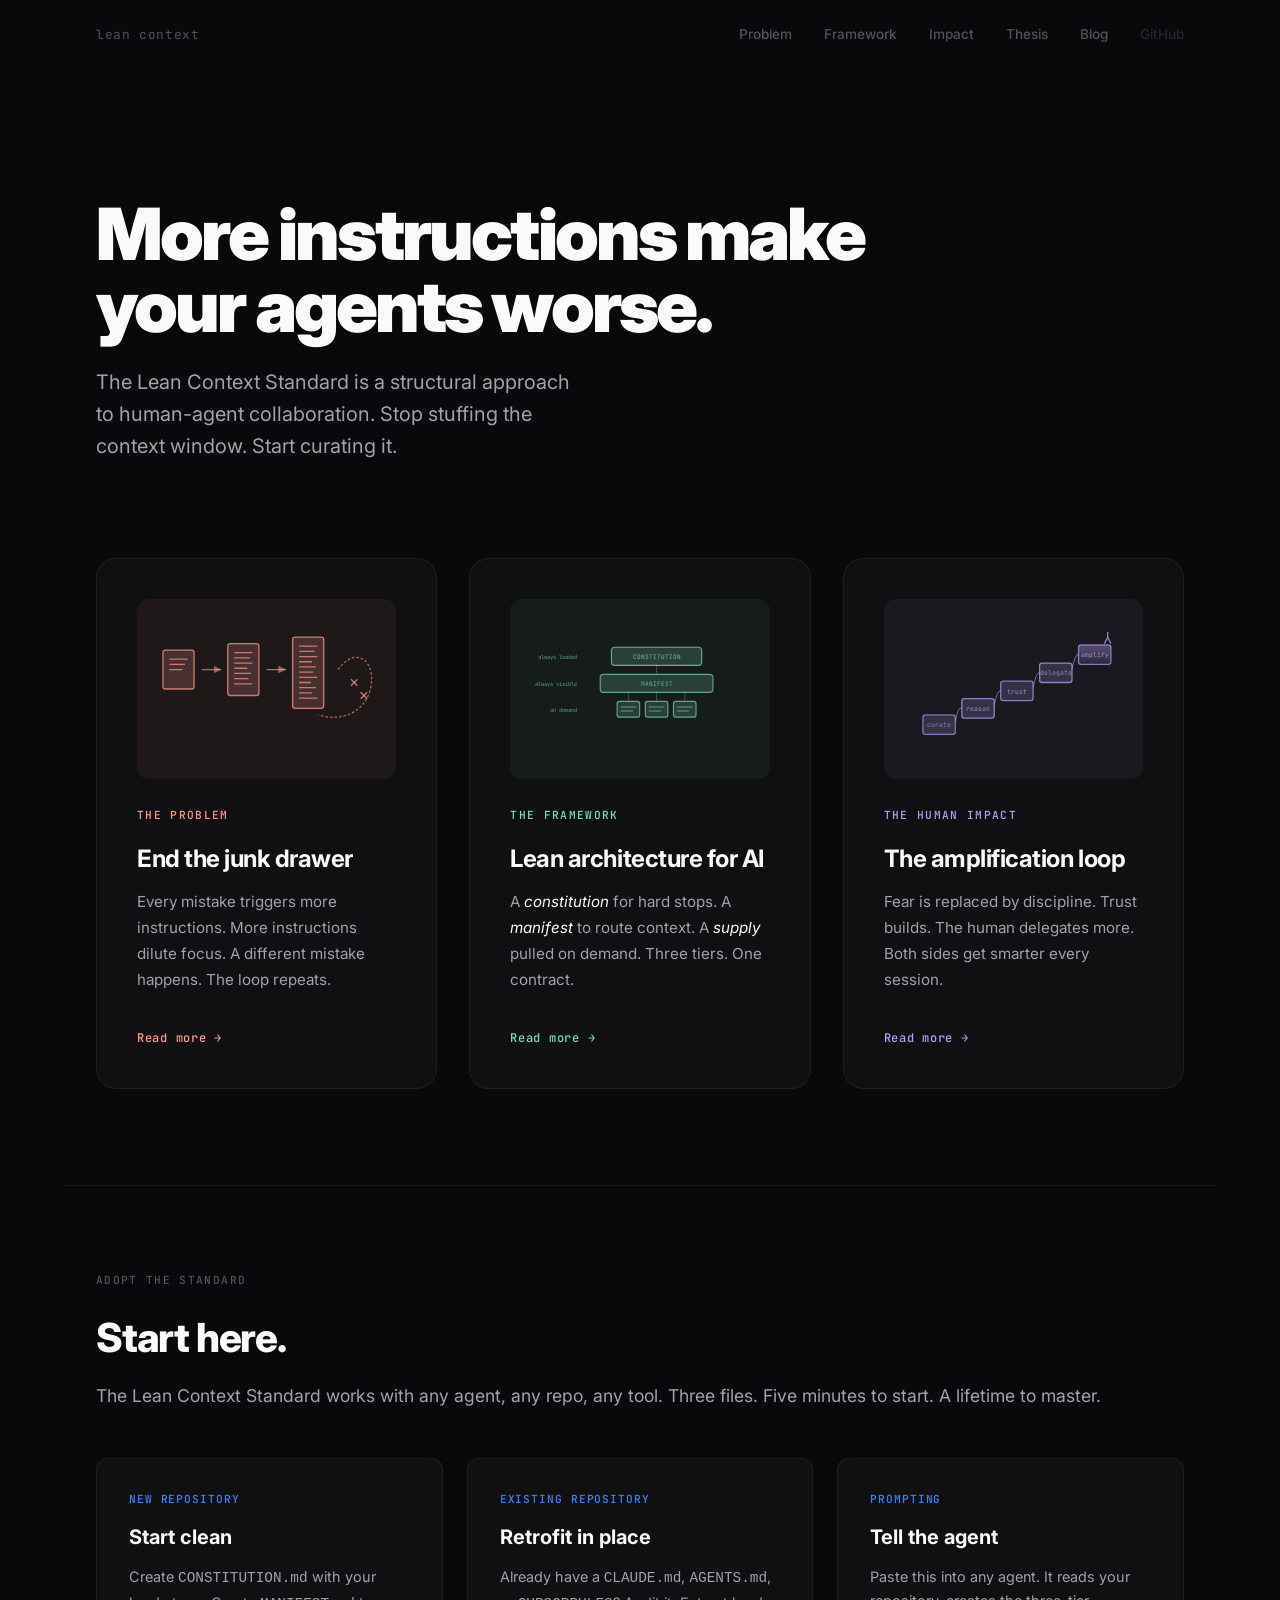
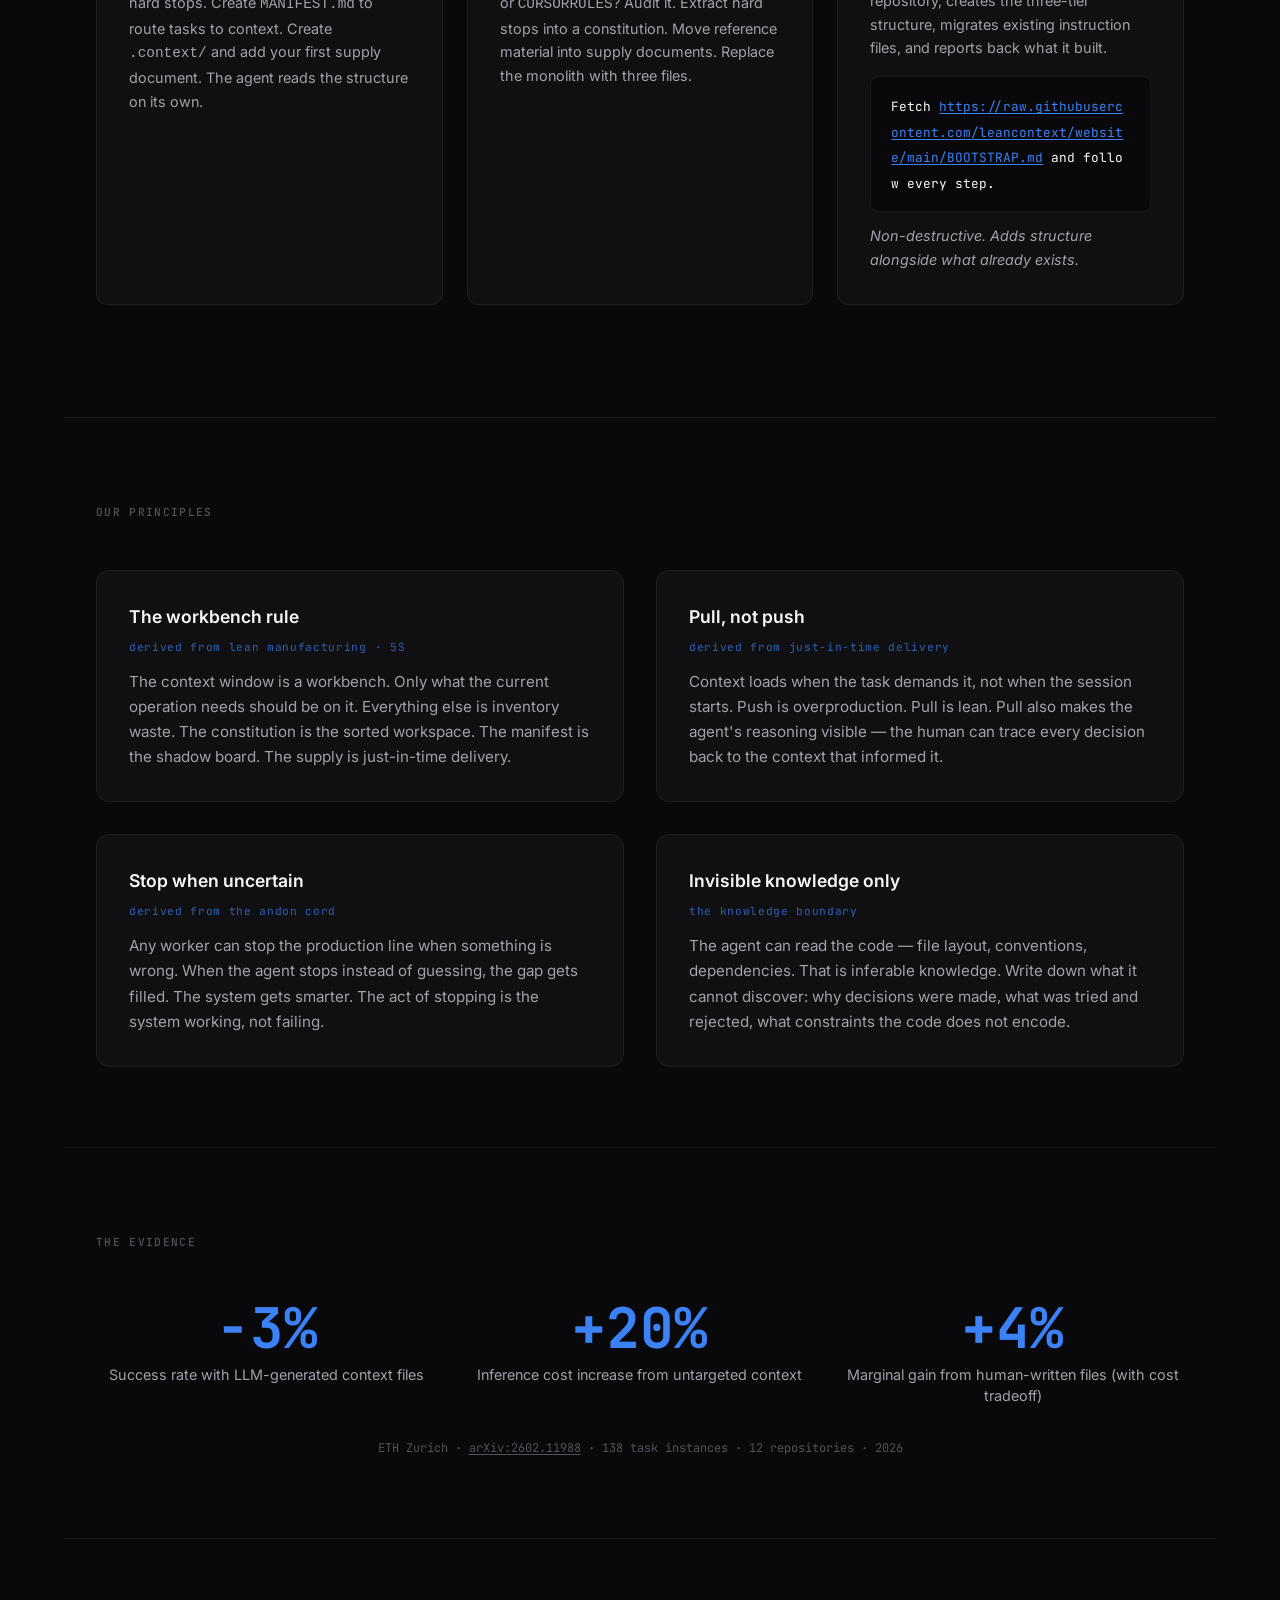
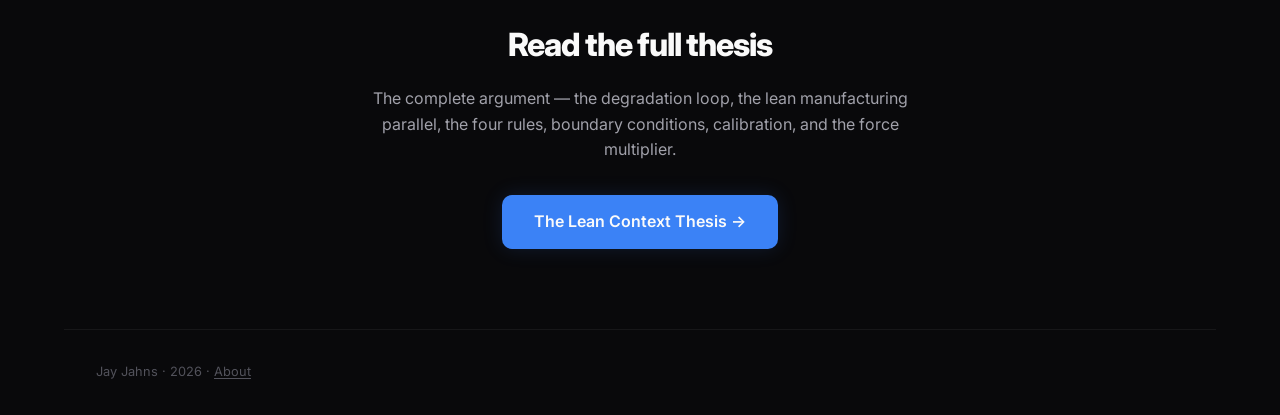
==== commit 22f6e21e: "feat: update all references for leancontext/website Repo moving from jjahns/leancontext.dev to leanc" ====
--- a/index.html
+++ b/index.html
@@ -19,7 +19,7 @@
       <a href="impact/">Impact</a>
       <a href="thesis/">Thesis</a>
       <a href="blog/">Blog</a>
-      <a href="https://github.com/jjahns/leancontext.dev" class="ext">GitHub</a>
+      <a href="https://github.com/leancontext/website" class="ext">GitHub</a>
     </div>
   </nav>
 
@@ -93,8 +93,7 @@
     <a href="framework/" class="pillar-link">
       <div class="pillar">
         <div class="pillar-illustration pillar-illustration--framework">
-          <svg viewBox="0 0 400 180" xmlns="http://www.w3.org/2000/svg">
-            <!-- Three-tier architecture: constitution / manifest / supply -->
+          <svg viewBox="-60 0 460 180" xmlns="http://www.w3.org/2000/svg">
             <!-- Constitution tier -->
             <rect x="120" y="16" width="160" height="32" rx="6" fill="#7edcb5" fill-opacity="0.18" stroke="#7edcb5" stroke-opacity="0.75" stroke-width="2"/>
             <text x="200" y="37" text-anchor="middle" font-family="'JetBrains Mono', monospace" font-size="11" fill="#7edcb5" fill-opacity="0.83">CONSTITUTION</text>
@@ -192,7 +191,7 @@
         <h3>Tell the agent</h3>
         <p>Paste this into any agent. It reads your repository, creates the three-tier structure, migrates existing instruction files, and reports back what it built.</p>
         <div class="bootstrap-prompt">
-          <code>Fetch <a href="https://raw.githubusercontent.com/jjahns/leancontext.dev/main/BOOTSTRAP.md">https://raw.githubusercontent.com/jjahns/leancontext.dev/main/BOOTSTRAP.md</a> and follow every step.</code>
+          <code>Fetch <a href="https://raw.githubusercontent.com/leancontext/website/main/BOOTSTRAP.md">https://raw.githubusercontent.com/leancontext/website/main/BOOTSTRAP.md</a> and follow every step.</code>
         </div>
         <p class="bootstrap-note">Non-destructive. Adds structure alongside what already exists.</p>
       </div>
